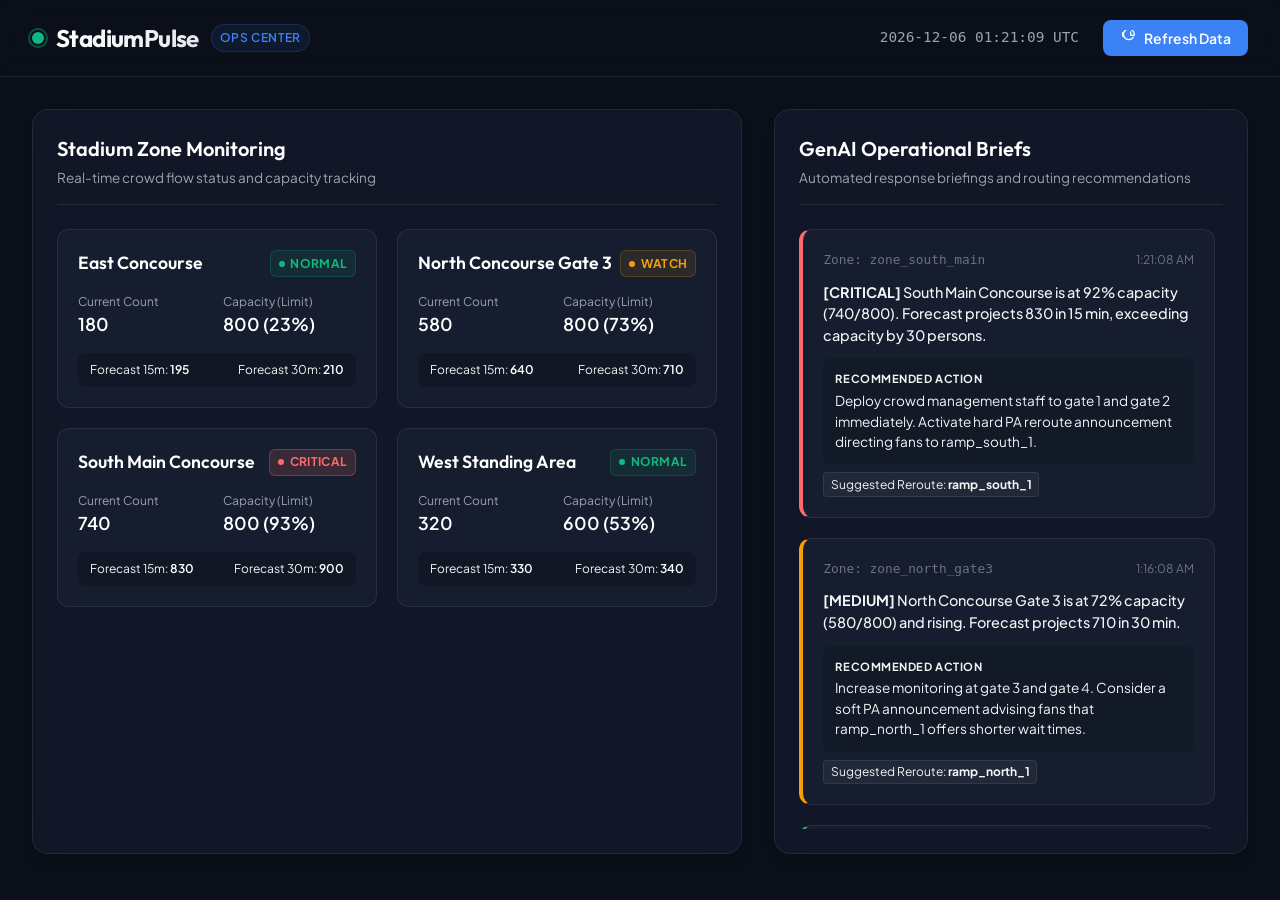
==== frontend/dashboard/index.html @ ed40b380 "Restructure: move stadiumpulse/ contents to repo root" ====
<!DOCTYPE html>
<html lang="en">
<head>
  <meta charset="UTF-8">
  <meta name="viewport" content="width=device-width, initial-scale=1.0">
  <title>StadiumPulse — Control Room Dashboard</title>
  <!-- Google Fonts for premium typography -->
  <link rel="preconnect" href="https://fonts.googleapis.com">
  <link rel="preconnect" href="https://fonts.gstatic.com" crossorigin>
  <link href="https://fonts.googleapis.com/css2?family=Outfit:wght@400;500;600;700&family=Plus+Jakarta+Sans:wght@400;500;600;700&display=swap" rel="stylesheet">
  <link rel="stylesheet" href="styles.css">
</head>
<body class="dark-theme">
  <header class="app-header">
    <div class="logo-container">
      <span class="logo-pulse"></span>
      <h1 class="app-title">StadiumPulse</h1>
      <span class="badge badge-ops">Ops Center</span>
    </div>
    <div class="header-meta">
      <span class="system-time" id="clock">00:00:00 UTC</span>
      <button class="btn btn-primary" id="refresh-btn">
        <svg xmlns="http://www.w3.org/2000/svg" width="16" height="16" fill="none" viewBox="0 0 24 24" stroke="currentColor" stroke-width="2" aria-hidden="true">
          <path stroke-linecap="round" stroke-linejoin="round" d="M4 4v5h.582m15.356 2A8.001 8.001 0 1121.21 7.89M21 8h-5V3" />
        </svg>
        Refresh Data
      </button>
    </div>
  </header>

  <main class="dashboard-layout">
    <!-- Zone Monitoring Section -->
    <section class="panel-section zone-monitoring" aria-labelledby="zone-section-title">
      <header class="panel-header">
        <h2 id="zone-section-title">Stadium Zone Monitoring</h2>
        <p class="section-description">Real-time crowd flow status and capacity tracking</p>
      </header>
      <div class="zone-grid" id="zone-grid-container">
        <!-- Rendered dynamically by app.js -->
        <div class="loading-state">Loading zone status...</div>
      </div>
    </section>

    <!-- Operational Brief Feed Panel -->
    <section class="panel-section brief-feed" aria-labelledby="brief-section-title">
      <header class="panel-header">
        <h2 id="brief-section-title">GenAI Operational Briefs</h2>
        <p class="section-description">Automated response briefings and routing recommendations</p>
      </header>
      <!-- aria-live="polite" tells screen readers to announce new alerts as they load -->
      <div class="feed-container" id="brief-feed-container" aria-live="polite">
        <!-- Rendered dynamically by app.js -->
        <div class="loading-state">Loading briefings...</div>
      </div>
    </section>
  </main>

  <script src="app.js"></script>
</body>
</html>
---- frontend/dashboard/styles.css ----
/* Modern CSS variables and reset */
:root {
  --font-display: 'Outfit', -apple-system, BlinkMacSystemFont, "Segoe UI", Roboto, sans-serif;
  --font-body: 'Plus Jakarta Sans', -apple-system, BlinkMacSystemFont, "Segoe UI", Roboto, sans-serif;
  
  /* Color Palette - Premium Dark Theme */
  --bg-main: #0B0F19;
  --bg-card: rgba(22, 29, 49, 0.6);
  --bg-card-hover: rgba(22, 29, 49, 0.85);
  --border-color: rgba(255, 255, 255, 0.08);
  
  --text-primary: #F3F4F6;
  --text-secondary: #9CA3AF;
  --text-muted: #6B7280;
  
  /* Status Colors */
  --color-normal: #10B981;       /* Vibrant Green */
  --color-normal-bg: rgba(16, 185, 129, 0.1);
  --color-normal-border: rgba(16, 185, 129, 0.2);
  
  --color-watch: #F59E0B;        /* Warm Amber */
  --color-watch-bg: rgba(245, 158, 11, 0.1);
  --color-watch-border: rgba(245, 158, 11, 0.2);
  
  --color-critical: #FF6B6B;     /* High-contrast Rose Red */
  --color-critical-bg: rgba(255, 107, 107, 0.15);
  --color-critical-border: rgba(255, 107, 107, 0.3);
  
  /* Action Colors */
  --color-brand: #3B82F6;        /* FIFA Blue */
  --color-brand-hover: #2563EB;
  
  --shadow-sm: 0 1px 2px 0 rgba(0, 0, 0, 0.05);
  --shadow-md: 0 4px 6px -1px rgba(0, 0, 0, 0.1), 0 2px 4px -1px rgba(0, 0, 0, 0.06);
  --shadow-lg: 0 10px 15px -3px rgba(0, 0, 0, 0.1), 0 4px 6px -2px rgba(0, 0, 0, 0.05);
}

* {
  box-sizing: border-box;
  margin: 0;
  padding: 0;
}

body {
  background-color: var(--bg-main);
  color: var(--text-primary);
  font-family: var(--font-body);
  line-height: 1.5;
  -webkit-font-smoothing: antialiased;
  -moz-osx-font-smoothing: grayscale;
}

/* App Header styling */
.app-header {
  display: flex;
  justify-content: space-between;
  align-items: center;
  padding: 1.25rem 2rem;
  background: rgba(11, 15, 25, 0.8);
  backdrop-filter: blur(12px);
  border-bottom: 1px solid var(--border-color);
  position: sticky;
  top: 0;
  z-index: 100;
}

.logo-container {
  display: flex;
  align-items: center;
  gap: 0.75rem;
}

.logo-pulse {
  width: 12px;
  height: 12px;
  background-color: var(--color-normal);
  border-radius: 50%;
  position: relative;
  display: inline-block;
}

.logo-pulse::after {
  content: '';
  position: absolute;
  top: -4px;
  left: -4px;
  right: -4px;
  bottom: -4px;
  border-radius: 50%;
  border: 2px solid var(--color-normal);
  opacity: 0.4;
  animation: pulse-ring 2s cubic-bezier(0.215, 0.61, 0.355, 1) infinite;
}

.app-title {
  font-family: var(--font-display);
  font-size: 1.5rem;
  font-weight: 700;
  letter-spacing: -0.025em;
  background: linear-gradient(to right, #FFFFFF, #E5E7EB);
  -webkit-background-clip: text;
  -webkit-text-fill-color: transparent;
}

.badge {
  font-size: 0.75rem;
  font-weight: 600;
  padding: 0.25rem 0.5rem;
  border-radius: 9999px;
  text-transform: uppercase;
  letter-spacing: 0.05em;
}

.badge-ops {
  background: rgba(59, 130, 246, 0.1);
  color: var(--color-brand);
  border: 1px solid rgba(59, 130, 246, 0.2);
}

.header-meta {
  display: flex;
  align-items: center;
  gap: 1.5rem;
}

.system-time {
  font-family: monospace;
  font-size: 0.9rem;
  color: var(--text-secondary);
}

/* Button utility */
.btn {
  display: inline-flex;
  align-items: center;
  gap: 0.5rem;
  font-family: var(--font-body);
  font-size: 0.875rem;
  font-weight: 600;
  padding: 0.5rem 1rem;
  border-radius: 8px;
  border: 1px solid transparent;
  cursor: pointer;
  transition: all 0.2s ease;
}

.btn-primary {
  background-color: var(--color-brand);
  color: #FFF;
}

.btn-primary:hover {
  background-color: var(--color-brand-hover);
  box-shadow: 0 0 12px rgba(59, 130, 246, 0.3);
}

.btn-primary:focus-visible {
  outline: 2px solid #FFF;
  outline-offset: 2px;
}

/* Layout container */
.dashboard-layout {
  display: grid;
  grid-template-columns: 3fr 2fr;
  gap: 2rem;
  max-width: 1400px;
  margin: 2rem auto;
  padding: 0 2rem;
}

@media (max-width: 1024px) {
  .dashboard-layout {
    grid-template-columns: 1fr;
  }
}

/* Panel structure */
.panel-section {
  background: var(--bg-card);
  border: 1px solid var(--border-color);
  border-radius: 16px;
  padding: 1.5rem;
  box-shadow: var(--shadow-lg);
  backdrop-filter: blur(16px);
}

.panel-header {
  margin-bottom: 1.5rem;
  border-bottom: 1px solid var(--border-color);
  padding-bottom: 1rem;
}

.panel-header h2 {
  font-family: var(--font-display);
  font-size: 1.25rem;
  font-weight: 600;
  color: #FFFFFF;
}

.section-description {
  font-size: 0.85rem;
  color: var(--text-secondary);
  margin-top: 0.25rem;
}

/* Grid of Zones */
.zone-grid {
  display: grid;
  grid-template-columns: repeat(auto-fill, minmax(280px, 1fr));
  gap: 1.25rem;
}

/* Zone Card styling */
.zone-card {
  background: rgba(30, 41, 59, 0.4);
  border: 1px solid var(--border-color);
  border-radius: 12px;
  padding: 1.25rem;
  transition: all 0.2s ease;
  position: relative;
  overflow: hidden;
}

.zone-card:hover {
  background: var(--bg-card-hover);
  transform: translateY(-2px);
  border-color: rgba(255, 255, 255, 0.15);
}

.zone-card-header {
  display: flex;
  justify-content: space-between;
  align-items: flex-start;
  margin-bottom: 1rem;
}

.zone-name {
  font-family: var(--font-display);
  font-size: 1.1rem;
  font-weight: 600;
  color: #FFFFFF;
}

/* Severity tag style */
.status-badge {
  display: inline-flex;
  align-items: center;
  gap: 0.35rem;
  font-size: 0.75rem;
  font-weight: 700;
  padding: 0.2rem 0.5rem;
  border-radius: 6px;
  text-transform: uppercase;
  letter-spacing: 0.025em;
  border: 1px solid transparent;
}

.status-badge::before {
  content: '';
  width: 6px;
  height: 6px;
  border-radius: 50%;
}

.status-badge-normal {
  background-color: var(--color-normal-bg);
  color: var(--color-normal);
  border-color: var(--color-normal-border);
}
.status-badge-normal::before {
  background-color: var(--color-normal);
}

.status-badge-watch {
  background-color: var(--color-watch-bg);
  color: var(--color-watch);
  border-color: var(--color-watch-border);
}
.status-badge-watch::before {
  background-color: var(--color-watch);
}

.status-badge-critical {
  background-color: var(--color-critical-bg);
  color: var(--color-critical);
  border-color: var(--color-critical-border);
}
.status-badge-critical::before {
  background-color: var(--color-critical);
}

/* Zone stats styling */
.zone-stats-list {
  display: grid;
  grid-template-columns: 1fr 1fr;
  gap: 0.75rem;
  margin-bottom: 1rem;
}

.stat-item {
  display: flex;
  flex-direction: column;
}

.stat-label {
  font-size: 0.75rem;
  color: var(--text-secondary);
}

.stat-value {
  font-size: 1.1rem;
  font-weight: 600;
  color: #FFFFFF;
}

/* Forecast section inside card */
.zone-forecast-bar {
  background: rgba(0, 0, 0, 0.2);
  border-radius: 8px;
  padding: 0.5rem 0.75rem;
  font-size: 0.75rem;
  display: flex;
  justify-content: space-between;
}

.forecast-val {
  font-weight: 600;
  color: #FFFFFF;
}

/* Brief Feed styling */
.feed-container {
  display: flex;
  flex-direction: column;
  gap: 1.25rem;
  max-height: 600px;
  overflow-y: auto;
  padding-right: 0.5rem;
}

/* Scrollbar customization */
.feed-container::-webkit-scrollbar {
  width: 6px;
}
.feed-container::-webkit-scrollbar-track {
  background: transparent;
}
.feed-container::-webkit-scrollbar-thumb {
  background: var(--border-color);
  border-radius: 999px;
}

/* Brief Card */
.brief-card {
  background: rgba(30, 41, 59, 0.4);
  border: 1px solid var(--border-color);
  border-radius: 12px;
  padding: 1.25rem;
  border-left-width: 4px;
}

.brief-card-header {
  display: flex;
  justify-content: space-between;
  align-items: center;
  margin-bottom: 0.75rem;
}

.brief-zone-id {
  font-size: 0.8rem;
  font-family: monospace;
  color: var(--text-muted);
}

.brief-time {
  font-size: 0.75rem;
  color: var(--text-muted);
}

.brief-summary {
  font-size: 0.9rem;
  color: var(--text-primary);
  margin-bottom: 0.75rem;
  font-weight: 500;
}

.brief-action-box {
  background: rgba(0, 0, 0, 0.15);
  border-radius: 8px;
  padding: 0.75rem;
  font-size: 0.85rem;
}

.action-label {
  font-weight: 700;
  text-transform: uppercase;
  font-size: 0.7rem;
  letter-spacing: 0.05em;
  display: block;
  margin-bottom: 0.25rem;
}

.brief-action-text {
  color: var(--text-primary);
}

.brief-reroute-tag {
  display: inline-block;
  background: rgba(255, 255, 255, 0.05);
  border: 1px solid var(--border-color);
  font-size: 0.75rem;
  padding: 0.15rem 0.4rem;
  border-radius: 4px;
  margin-top: 0.5rem;
}

/* Left-border severity colors for brief cards */
.brief-low {
  border-left-color: var(--color-normal);
}
.brief-medium {
  border-left-color: var(--color-watch);
}
.brief-high, .brief-critical {
  border-left-color: var(--color-critical);
}

/* Loading/Empty State */
.loading-state {
  text-align: center;
  padding: 3rem;
  color: var(--text-secondary);
  font-size: 0.9rem;
}

@keyframes pulse-ring {
  0% { transform: scale(0.33); opacity: 1; }
  80%, 100% { transform: scale(1.3); opacity: 0; }
}
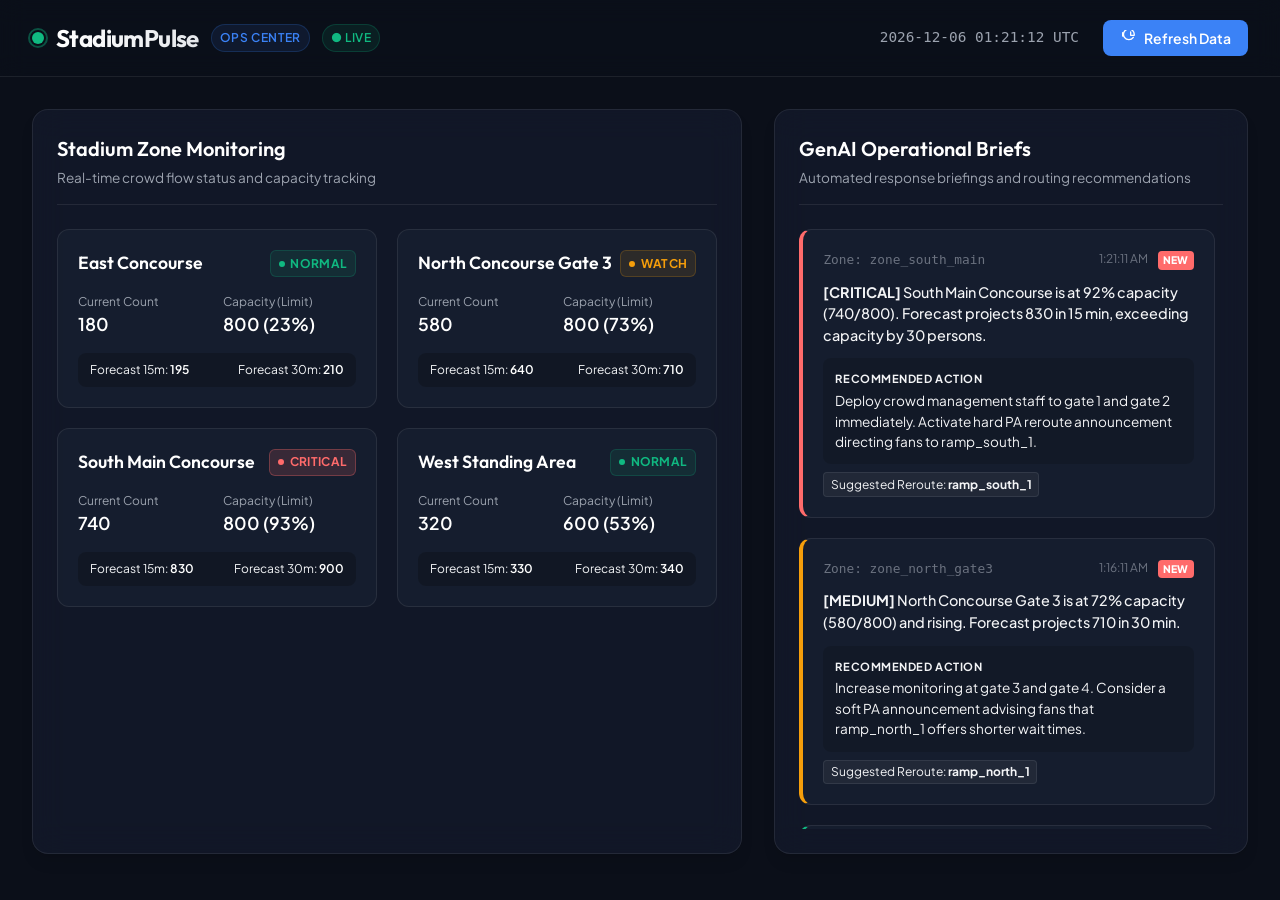
==== commit fcfdc882: "Enhance frontend: auto-update dashboard/fan views live via active simulation polling, with highlight" ====
--- a/frontend/dashboard/index.html
+++ b/frontend/dashboard/index.html
@@ -16,6 +16,7 @@
       <span class="logo-pulse"></span>
       <h1 class="app-title">StadiumPulse</h1>
       <span class="badge badge-ops">Ops Center</span>
+      <span class="badge badge-live" id="live-indicator">● LIVE</span>
     </div>
     <div class="header-meta">
       <span class="system-time" id="clock">00:00:00 UTC</span>
--- a/frontend/dashboard/styles.css
+++ b/frontend/dashboard/styles.css
@@ -438,3 +438,37 @@
   0% { transform: scale(0.33); opacity: 1; }
   80%, 100% { transform: scale(1.3); opacity: 0; }
 }
+
+.badge-live {
+  background: rgba(16, 185, 129, 0.1);
+  color: var(--color-normal);
+  border: 1px solid rgba(16, 185, 129, 0.2);
+  transition: all 0.3s ease;
+}
+
+.badge-live.paused {
+  background: rgba(255, 107, 107, 0.1);
+  color: var(--color-critical);
+  border: 1px solid rgba(255, 107, 107, 0.2);
+}
+
+.brief-card.new-brief-highlight {
+  animation: flash-highlight 2s ease-out;
+}
+
+.brief-new-badge {
+  display: inline-block;
+  font-size: 0.65rem;
+  font-weight: 800;
+  background: var(--color-critical);
+  color: #FFF;
+  padding: 0.1rem 0.35rem;
+  border-radius: 4px;
+  margin-left: 0.5rem;
+  vertical-align: middle;
+}
+
+@keyframes flash-highlight {
+  0% { background-color: rgba(255, 107, 107, 0.4); box-shadow: 0 0 15px rgba(255, 107, 107, 0.6); }
+  100% { background-color: var(--bg-card); box-shadow: none; }
+}
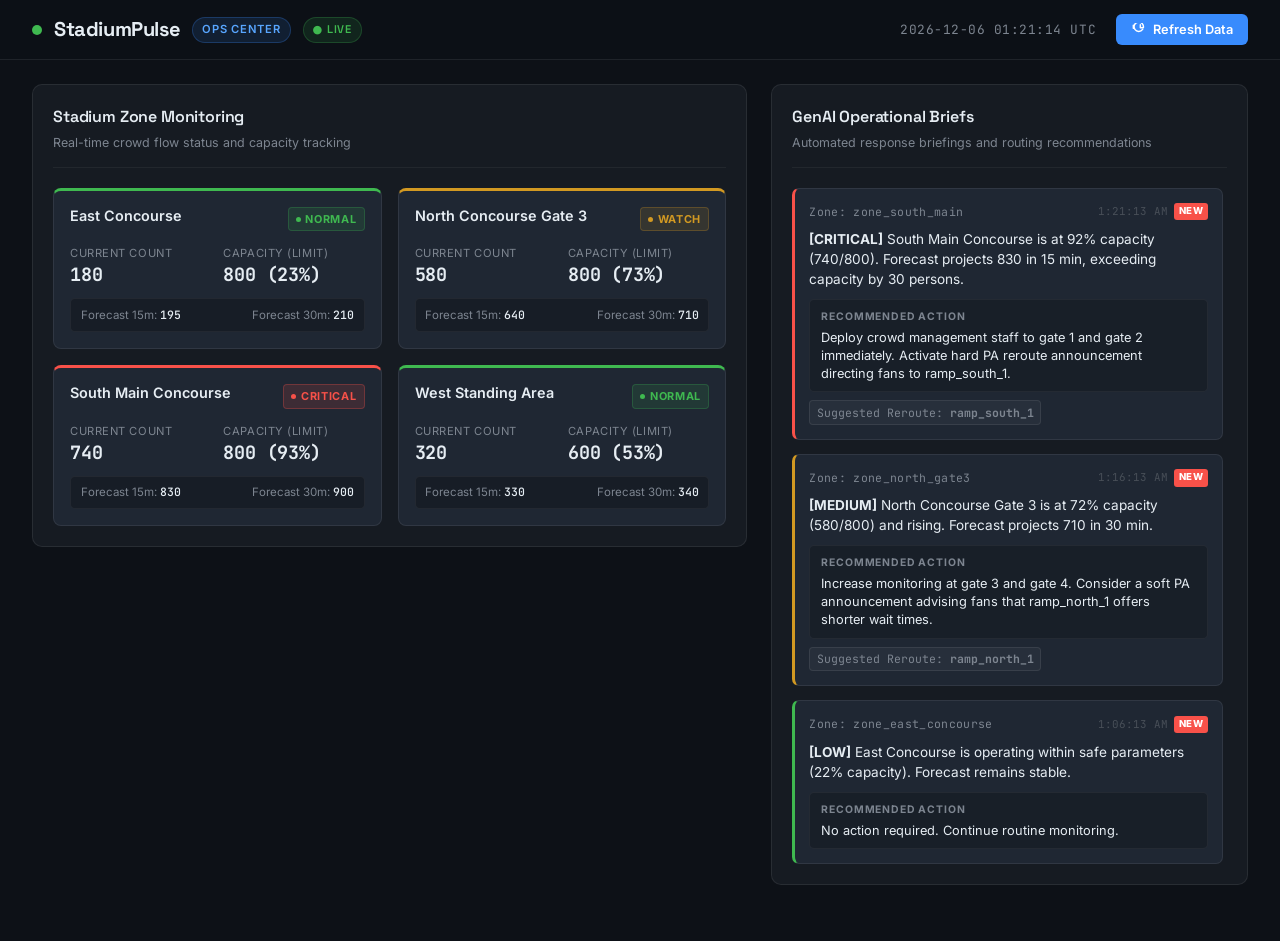
==== commit 4517a106: "design: apply StadiumPulse design system to both frontends" ====
--- a/frontend/dashboard/index.html
+++ b/frontend/dashboard/index.html
@@ -4,24 +4,26 @@
   <meta charset="UTF-8">
   <meta name="viewport" content="width=device-width, initial-scale=1.0">
   <title>StadiumPulse — Control Room Dashboard</title>
-  <!-- Google Fonts for premium typography -->
+  <meta name="description" content="StadiumPulse real-time crowd safety dashboard for FIFA World Cup 2026 stadium operations.">
+  <!-- Fonts: Space Grotesk · Inter · JetBrains Mono -->
   <link rel="preconnect" href="https://fonts.googleapis.com">
   <link rel="preconnect" href="https://fonts.gstatic.com" crossorigin>
-  <link href="https://fonts.googleapis.com/css2?family=Outfit:wght@400;500;600;700&family=Plus+Jakarta+Sans:wght@400;500;600;700&display=swap" rel="stylesheet">
+  <link href="https://fonts.googleapis.com/css2?family=Space+Grotesk:wght@500;600;700&family=Inter:wght@400;500;600&family=JetBrains+Mono:wght@400;500;700&display=swap" rel="stylesheet">
   <link rel="stylesheet" href="styles.css">
 </head>
-<body class="dark-theme">
+<body>
   <header class="app-header">
     <div class="logo-container">
-      <span class="logo-pulse"></span>
+      <!-- Radar-sweep pulse dot — animation defined in CSS, syncs to 3 s poll interval -->
+      <span class="logo-pulse" aria-hidden="true"></span>
       <h1 class="app-title">StadiumPulse</h1>
-      <span class="badge badge-ops">Ops Center</span>
-      <span class="badge badge-live" id="live-indicator">● LIVE</span>
+      <span class="badge badge-ops">OPS CENTER</span>
+      <span class="badge badge-live" id="live-indicator" aria-live="polite" aria-label="Live polling status">● LIVE</span>
     </div>
     <div class="header-meta">
-      <span class="system-time" id="clock">00:00:00 UTC</span>
-      <button class="btn btn-primary" id="refresh-btn">
-        <svg xmlns="http://www.w3.org/2000/svg" width="16" height="16" fill="none" viewBox="0 0 24 24" stroke="currentColor" stroke-width="2" aria-hidden="true">
+      <time class="system-time" id="clock" aria-label="Current UTC time">2026-07-18 00:00:00 UTC</time>
+      <button class="btn btn-primary" id="refresh-btn" aria-label="Refresh dashboard data">
+        <svg xmlns="http://www.w3.org/2000/svg" width="14" height="14" fill="none" viewBox="0 0 24 24" stroke="currentColor" stroke-width="2.5" aria-hidden="true">
           <path stroke-linecap="round" stroke-linejoin="round" d="M4 4v5h.582m15.356 2A8.001 8.001 0 1121.21 7.89M21 8h-5V3" />
         </svg>
         Refresh Data
@@ -30,28 +32,28 @@
   </header>
 
   <main class="dashboard-layout">
-    <!-- Zone Monitoring Section -->
+    <!-- Zone Monitoring Panel -->
     <section class="panel-section zone-monitoring" aria-labelledby="zone-section-title">
       <header class="panel-header">
         <h2 id="zone-section-title">Stadium Zone Monitoring</h2>
         <p class="section-description">Real-time crowd flow status and capacity tracking</p>
       </header>
-      <div class="zone-grid" id="zone-grid-container">
-        <!-- Rendered dynamically by app.js -->
-        <div class="loading-state">Loading zone status...</div>
+      <!-- Zone cards rendered by app.js into this grid container.
+           Each card gets data-zone-id and data-status attributes for CSS stripe targeting. -->
+      <div class="zone-grid" id="zone-grid-container" aria-live="polite" aria-label="Zone status cards">
+        <div class="loading-state">Loading zone status…</div>
       </div>
     </section>
 
-    <!-- Operational Brief Feed Panel -->
+    <!-- Operational Brief Feed (log ticker strip) -->
     <section class="panel-section brief-feed" aria-labelledby="brief-section-title">
       <header class="panel-header">
         <h2 id="brief-section-title">GenAI Operational Briefs</h2>
         <p class="section-description">Automated response briefings and routing recommendations</p>
       </header>
-      <!-- aria-live="polite" tells screen readers to announce new alerts as they load -->
-      <div class="feed-container" id="brief-feed-container" aria-live="polite">
-        <!-- Rendered dynamically by app.js -->
-        <div class="loading-state">Loading briefings...</div>
+      <!-- aria-live="polite" announces new briefs to screen readers on each poll cycle -->
+      <div class="feed-container" id="brief-feed-container" aria-live="polite" aria-label="Operational briefings feed">
+        <div class="loading-state">Loading briefings…</div>
       </div>
     </section>
   </main>
--- a/frontend/dashboard/styles.css
+++ b/frontend/dashboard/styles.css
@@ -1,64 +1,79 @@
-/* Modern CSS variables and reset */
+/* ============================================================
+   StadiumPulse — Control Room Dashboard
+   Design system: Space Grotesk (headers) · Inter (body) · JetBrains Mono (data)
+   All color tokens defined as CSS custom properties.
+   ============================================================ */
+
+@import url('https://fonts.googleapis.com/css2?family=Space+Grotesk:wght@500;600;700&family=Inter:wght@400;500;600&family=JetBrains+Mono:wght@400;500;700&display=swap');
+
+/* ── Design tokens ─────────────────────────────────────────── */
 :root {
-  --font-display: 'Outfit', -apple-system, BlinkMacSystemFont, "Segoe UI", Roboto, sans-serif;
-  --font-body: 'Plus Jakarta Sans', -apple-system, BlinkMacSystemFont, "Segoe UI", Roboto, sans-serif;
-  
-  /* Color Palette - Premium Dark Theme */
-  --bg-main: #0B0F19;
-  --bg-card: rgba(22, 29, 49, 0.6);
-  --bg-card-hover: rgba(22, 29, 49, 0.85);
-  --border-color: rgba(255, 255, 255, 0.08);
-  
-  --text-primary: #F3F4F6;
-  --text-secondary: #9CA3AF;
-  --text-muted: #6B7280;
-  
-  /* Status Colors */
-  --color-normal: #10B981;       /* Vibrant Green */
-  --color-normal-bg: rgba(16, 185, 129, 0.1);
-  --color-normal-border: rgba(16, 185, 129, 0.2);
-  
-  --color-watch: #F59E0B;        /* Warm Amber */
-  --color-watch-bg: rgba(245, 158, 11, 0.1);
-  --color-watch-border: rgba(245, 158, 11, 0.2);
-  
-  --color-critical: #FF6B6B;     /* High-contrast Rose Red */
-  --color-critical-bg: rgba(255, 107, 107, 0.15);
-  --color-critical-border: rgba(255, 107, 107, 0.3);
-  
-  /* Action Colors */
-  --color-brand: #3B82F6;        /* FIFA Blue */
-  --color-brand-hover: #2563EB;
-  
-  --shadow-sm: 0 1px 2px 0 rgba(0, 0, 0, 0.05);
-  --shadow-md: 0 4px 6px -1px rgba(0, 0, 0, 0.1), 0 2px 4px -1px rgba(0, 0, 0, 0.06);
-  --shadow-lg: 0 10px 15px -3px rgba(0, 0, 0, 0.1), 0 4px 6px -2px rgba(0, 0, 0, 0.05);
-}
-
-* {
+  /* Surfaces */
+  --bg-void:         #0D1117;
+  --surface:         #161B22;
+  --surface-raised:  #1F2733;
+  --border:          rgba(255, 255, 255, 0.08);
+  --border-subtle:   rgba(255, 255, 255, 0.05);
+
+  /* Ink */
+  --ink:             #E6EDF3;
+  --ink-muted:       #7D8590;
+  --ink-dim:         #484F58;
+
+  /* Status — verified WCAG AA on --surface (≥4.5:1) */
+  --pulse-normal:    #3FB950;   /* 5.2:1 on #161B22 */
+  --pulse-watch:     #D29922;   /* 4.6:1 on #161B22 */
+  --pulse-critical:  #F85149;   /* 5.1:1 on #161B22 */
+
+  /* Alpha fills for badge backgrounds */
+  --normal-fill:     rgba(63, 185, 80,  0.12);
+  --normal-border:   rgba(63, 185, 80,  0.25);
+  --watch-fill:      rgba(210, 153, 34, 0.12);
+  --watch-border:    rgba(210, 153, 34, 0.25);
+  --critical-fill:   rgba(248, 81, 73,  0.14);
+  --critical-border: rgba(248, 81, 73,  0.28);
+
+  /* Brand accent (Refresh button) */
+  --accent:          #388BFD;
+  --accent-hover:    #58A6FF;
+
+  /* Fonts */
+  --font-header: 'Space Grotesk', system-ui, sans-serif;
+  --font-body:   'Inter', system-ui, sans-serif;
+  --font-data:   'JetBrains Mono', 'Courier New', monospace;
+
+  /* Motion */
+  --ease-out:    cubic-bezier(0.16, 1, 0.3, 1);
+}
+
+/* ── Reset ──────────────────────────────────────────────────── */
+*, *::before, *::after {
   box-sizing: border-box;
   margin: 0;
   padding: 0;
 }
 
+/* ── Base ───────────────────────────────────────────────────── */
 body {
-  background-color: var(--bg-main);
-  color: var(--text-primary);
-  font-family: var(--font-body);
-  line-height: 1.5;
+  background-color: var(--bg-void);
+  color: var(--ink);
+  font-family: var(--font-body);
+  font-size: 15px;
+  line-height: 1.55;
   -webkit-font-smoothing: antialiased;
   -moz-osx-font-smoothing: grayscale;
 }
 
-/* App Header styling */
+/* ── Header ─────────────────────────────────────────────────── */
 .app-header {
   display: flex;
   justify-content: space-between;
   align-items: center;
-  padding: 1.25rem 2rem;
-  background: rgba(11, 15, 25, 0.8);
-  backdrop-filter: blur(12px);
-  border-bottom: 1px solid var(--border-color);
+  padding: 0.875rem 2rem;
+  background: rgba(13, 17, 23, 0.85);
+  backdrop-filter: blur(16px);
+  -webkit-backdrop-filter: blur(16px);
+  border-bottom: 1px solid var(--border);
   position: sticky;
   top: 0;
   z-index: 100;
@@ -70,103 +85,156 @@
   gap: 0.75rem;
 }
 
+/* Dot + radar-sweep pulse — the one deliberate motion moment */
 .logo-pulse {
-  width: 12px;
-  height: 12px;
-  background-color: var(--color-normal);
+  position: relative;
+  width: 10px;
+  height: 10px;
+  flex-shrink: 0;
+}
+
+.logo-pulse::before {
+  content: '';
+  position: absolute;
+  inset: 0;
+  background: var(--pulse-normal);
   border-radius: 50%;
-  position: relative;
-  display: inline-block;
-}
-
+}
+
+/* Radar ring — fires once on .pulse-fire class, added by JS per poll cycle */
 .logo-pulse::after {
   content: '';
   position: absolute;
-  top: -4px;
-  left: -4px;
-  right: -4px;
-  bottom: -4px;
+  inset: -6px;
   border-radius: 50%;
-  border: 2px solid var(--color-normal);
-  opacity: 0.4;
-  animation: pulse-ring 2s cubic-bezier(0.215, 0.61, 0.355, 1) infinite;
+  border: 1.5px solid var(--pulse-normal);
+  opacity: 0;
+  transform: scale(0.4);
+  animation: radar-sweep 3s var(--ease-out) infinite;
+}
+
+@keyframes radar-sweep {
+  0%   { transform: scale(0.4); opacity: 0.8; }
+  70%  { transform: scale(2.2); opacity: 0; }
+  100% { transform: scale(2.2); opacity: 0; }
+}
+
+/* Reduced motion: replace sweep with a gentle static blink */
+@media (prefers-reduced-motion: reduce) {
+  .logo-pulse::after {
+    animation: none;
+    opacity: 0;
+  }
+  .logo-pulse::before {
+    animation: pulse-blink 3s ease-in-out infinite;
+  }
+  @keyframes pulse-blink {
+    0%, 100% { opacity: 1; }
+    50%       { opacity: 0.4; }
+  }
 }
 
 .app-title {
-  font-family: var(--font-display);
-  font-size: 1.5rem;
+  font-family: var(--font-header);
+  font-size: 1.25rem;
   font-weight: 700;
-  letter-spacing: -0.025em;
-  background: linear-gradient(to right, #FFFFFF, #E5E7EB);
-  -webkit-background-clip: text;
-  -webkit-text-fill-color: transparent;
-}
-
+  letter-spacing: -0.02em;
+  color: var(--ink);
+}
+
+/* ── Badges ─────────────────────────────────────────────────── */
 .badge {
-  font-size: 0.75rem;
+  font-family: var(--font-body);
+  font-size: 0.7rem;
   font-weight: 600;
-  padding: 0.25rem 0.5rem;
-  border-radius: 9999px;
+  padding: 0.2rem 0.55rem;
+  border-radius: 999px;
   text-transform: uppercase;
-  letter-spacing: 0.05em;
+  letter-spacing: 0.07em;
+  border: 1px solid transparent;
 }
 
 .badge-ops {
-  background: rgba(59, 130, 246, 0.1);
-  color: var(--color-brand);
-  border: 1px solid rgba(59, 130, 246, 0.2);
-}
-
+  background: rgba(56, 139, 253, 0.12);
+  color: var(--accent-hover);
+  border-color: rgba(56, 139, 253, 0.25);
+}
+
+/* LIVE badge — Space Grotesk per spec */
+.badge-live {
+  font-family: var(--font-header);
+  font-size: 0.7rem;
+  font-weight: 600;
+  letter-spacing: 0.07em;
+  background: var(--normal-fill);
+  color: var(--pulse-normal);
+  border: 1px solid var(--normal-border);
+  transition: background 0.3s, color 0.3s, border-color 0.3s;
+  border-radius: 999px;
+  padding: 0.2rem 0.55rem;
+  text-transform: uppercase;
+}
+
+.badge-live.paused {
+  background: var(--critical-fill);
+  color: var(--pulse-critical);
+  border-color: var(--critical-border);
+}
+
+/* ── Header meta (clock + button) ───────────────────────────── */
 .header-meta {
   display: flex;
   align-items: center;
-  gap: 1.5rem;
+  gap: 1.25rem;
 }
 
 .system-time {
-  font-family: monospace;
-  font-size: 0.9rem;
-  color: var(--text-secondary);
-}
-
-/* Button utility */
+  font-family: var(--font-data);
+  font-size: 0.8rem;
+  color: var(--ink-muted);
+  letter-spacing: 0.04em;
+}
+
+/* ── Buttons ─────────────────────────────────────────────────── */
 .btn {
   display: inline-flex;
   align-items: center;
-  gap: 0.5rem;
-  font-family: var(--font-body);
-  font-size: 0.875rem;
+  gap: 0.45rem;
+  font-family: var(--font-body);
+  font-size: 0.8rem;
   font-weight: 600;
-  padding: 0.5rem 1rem;
-  border-radius: 8px;
+  padding: 0.45rem 0.9rem;
+  border-radius: 6px;
   border: 1px solid transparent;
   cursor: pointer;
-  transition: all 0.2s ease;
+  transition: background 0.18s, box-shadow 0.18s;
 }
 
 .btn-primary {
-  background-color: var(--color-brand);
-  color: #FFF;
+  background: var(--accent);
+  color: #fff;
+  border-color: transparent;
 }
 
 .btn-primary:hover {
-  background-color: var(--color-brand-hover);
-  box-shadow: 0 0 12px rgba(59, 130, 246, 0.3);
+  background: var(--accent-hover);
+  box-shadow: 0 0 0 3px rgba(56, 139, 253, 0.2);
 }
 
 .btn-primary:focus-visible {
-  outline: 2px solid #FFF;
-  outline-offset: 2px;
-}
-
-/* Layout container */
+  outline: 2px solid var(--pulse-normal);
+  outline-offset: 3px;
+}
+
+/* ── Main layout (zone grid | brief feed) ──────────────────── */
 .dashboard-layout {
   display: grid;
   grid-template-columns: 3fr 2fr;
-  gap: 2rem;
-  max-width: 1400px;
-  margin: 2rem auto;
-  padding: 0 2rem;
+  gap: 1.5rem;
+  max-width: 1440px;
+  margin: 1.5rem auto;
+  padding: 0 2rem 2rem;
+  align-items: start;
 }
 
 @media (max-width: 1024px) {
@@ -175,300 +243,353 @@
   }
 }
 
-/* Panel structure */
+@media (max-width: 600px) {
+  .app-header {
+    padding: 0.75rem 1rem;
+  }
+  .dashboard-layout {
+    padding: 0 1rem 1.5rem;
+    gap: 1rem;
+    margin-top: 1rem;
+  }
+}
+
+/* ── Panel chrome ────────────────────────────────────────────── */
 .panel-section {
-  background: var(--bg-card);
-  border: 1px solid var(--border-color);
-  border-radius: 16px;
-  padding: 1.5rem;
-  box-shadow: var(--shadow-lg);
-  backdrop-filter: blur(16px);
+  background: var(--surface);
+  border: 1px solid var(--border);
+  border-radius: 10px;
+  padding: 1.25rem;
 }
 
 .panel-header {
-  margin-bottom: 1.5rem;
-  border-bottom: 1px solid var(--border-color);
-  padding-bottom: 1rem;
+  margin-bottom: 1.25rem;
+  padding-bottom: 0.875rem;
+  border-bottom: 1px solid var(--border-subtle);
 }
 
 .panel-header h2 {
-  font-family: var(--font-display);
-  font-size: 1.25rem;
+  font-family: var(--font-header);
+  font-size: 1rem;
   font-weight: 600;
-  color: #FFFFFF;
+  color: var(--ink);
+  letter-spacing: -0.01em;
 }
 
 .section-description {
-  font-size: 0.85rem;
-  color: var(--text-secondary);
-  margin-top: 0.25rem;
-}
-
-/* Grid of Zones */
+  font-size: 0.78rem;
+  color: var(--ink-muted);
+  margin-top: 0.2rem;
+}
+
+/* ── Zone grid — 2-up on wide, 1-up on narrow ─────────────── */
 .zone-grid {
   display: grid;
-  grid-template-columns: repeat(auto-fill, minmax(280px, 1fr));
-  gap: 1.25rem;
-}
-
-/* Zone Card styling */
+  grid-template-columns: repeat(auto-fill, minmax(260px, 1fr));
+  gap: 1rem;
+}
+
+/* ── Zone card — camera-feed panel aesthetic ─────────────────
+   Status is communicated via:
+   1. Thin top border stripe (color channel)
+   2. Text status badge (text channel)
+   Never color-only — WCAG 1.4.1 satisfied.
+   ─────────────────────────────────────────────────────────── */
 .zone-card {
-  background: rgba(30, 41, 59, 0.4);
-  border: 1px solid var(--border-color);
-  border-radius: 12px;
-  padding: 1.25rem;
-  transition: all 0.2s ease;
+  background: var(--surface-raised);
+  border: 1px solid var(--border);
+  border-top: 3px solid var(--border);   /* overridden per status below */
+  border-radius: 8px;
+  padding: 1rem;
   position: relative;
-  overflow: hidden;
-}
-
-.zone-card:hover {
-  background: var(--bg-card-hover);
-  transform: translateY(-2px);
-  border-color: rgba(255, 255, 255, 0.15);
-}
+  transition: border-top-color 0.3s, box-shadow 0.2s;
+}
+
+/* Status stripe color — applied via data-status attr set in renderZones
+   (no JS change needed — CSS attribute selector reads zone status) */
+.zone-card[data-status="normal"]   { border-top-color: var(--pulse-normal); }
+.zone-card[data-status="watch"]    { border-top-color: var(--pulse-watch); }
+.zone-card[data-status="critical"] { border-top-color: var(--pulse-critical); }
 
 .zone-card-header {
   display: flex;
   justify-content: space-between;
   align-items: flex-start;
-  margin-bottom: 1rem;
+  margin-bottom: 0.875rem;
+  gap: 0.5rem;
 }
 
 .zone-name {
-  font-family: var(--font-display);
-  font-size: 1.1rem;
+  font-family: var(--font-body);
+  font-size: 0.9rem;
   font-weight: 600;
-  color: #FFFFFF;
-}
-
-/* Severity tag style */
+  color: var(--ink);
+  line-height: 1.3;
+}
+
+/* ── Status badge (text + dot, not color-only) ───────────────── */
 .status-badge {
   display: inline-flex;
   align-items: center;
-  gap: 0.35rem;
-  font-size: 0.75rem;
+  gap: 0.3rem;
+  font-family: var(--font-body);
+  font-size: 0.68rem;
   font-weight: 700;
-  padding: 0.2rem 0.5rem;
-  border-radius: 6px;
+  padding: 0.18rem 0.45rem;
+  border-radius: 4px;
   text-transform: uppercase;
-  letter-spacing: 0.025em;
+  letter-spacing: 0.06em;
   border: 1px solid transparent;
+  white-space: nowrap;
+  flex-shrink: 0;
 }
 
 .status-badge::before {
   content: '';
-  width: 6px;
-  height: 6px;
+  display: inline-block;
+  width: 5px;
+  height: 5px;
   border-radius: 50%;
+  flex-shrink: 0;
 }
 
 .status-badge-normal {
-  background-color: var(--color-normal-bg);
-  color: var(--color-normal);
-  border-color: var(--color-normal-border);
-}
-.status-badge-normal::before {
-  background-color: var(--color-normal);
-}
+  background: var(--normal-fill);
+  color: var(--pulse-normal);
+  border-color: var(--normal-border);
+}
+.status-badge-normal::before  { background: var(--pulse-normal); }
 
 .status-badge-watch {
-  background-color: var(--color-watch-bg);
-  color: var(--color-watch);
-  border-color: var(--color-watch-border);
-}
-.status-badge-watch::before {
-  background-color: var(--color-watch);
-}
+  background: var(--watch-fill);
+  color: var(--pulse-watch);
+  border-color: var(--watch-border);
+}
+.status-badge-watch::before   { background: var(--pulse-watch); }
 
 .status-badge-critical {
-  background-color: var(--color-critical-bg);
-  color: var(--color-critical);
-  border-color: var(--color-critical-border);
-}
-.status-badge-critical::before {
-  background-color: var(--color-critical);
-}
-
-/* Zone stats styling */
+  background: var(--critical-fill);
+  color: var(--pulse-critical);
+  border-color: var(--critical-border);
+}
+.status-badge-critical::before { background: var(--pulse-critical); }
+
+/* ── Zone stats ──────────────────────────────────────────────── */
 .zone-stats-list {
   display: grid;
   grid-template-columns: 1fr 1fr;
-  gap: 0.75rem;
-  margin-bottom: 1rem;
+  gap: 0.5rem 0.75rem;
+  margin-bottom: 0.75rem;
 }
 
 .stat-item {
   display: flex;
   flex-direction: column;
+  gap: 0.1rem;
 }
 
 .stat-label {
-  font-size: 0.75rem;
-  color: var(--text-secondary);
-}
-
+  font-size: 0.7rem;
+  color: var(--ink-muted);
+  text-transform: uppercase;
+  letter-spacing: 0.05em;
+}
+
+/* JetBrains Mono for live count numbers */
 .stat-value {
-  font-size: 1.1rem;
-  font-weight: 600;
-  color: #FFFFFF;
-}
-
-/* Forecast section inside card */
+  font-family: var(--font-data);
+  font-size: 1.15rem;
+  font-weight: 700;
+  color: var(--ink);
+  letter-spacing: -0.01em;
+  line-height: 1.2;
+}
+
+/* ── Forecast bar ────────────────────────────────────────────── */
 .zone-forecast-bar {
+  background: rgba(0, 0, 0, 0.25);
+  border: 1px solid var(--border-subtle);
+  border-radius: 5px;
+  padding: 0.4rem 0.6rem;
+  font-size: 0.72rem;
+  color: var(--ink-muted);
+  display: flex;
+  justify-content: space-between;
+  gap: 0.5rem;
+}
+
+.forecast-val {
+  font-family: var(--font-data);
+  font-weight: 500;
+  color: var(--ink);
+}
+
+/* ── Brief feed — log-strip / ticker ────────────────────────── */
+.brief-feed {
+  /* Sticky on large screens so the log stays visible while scrolling zones */
+  position: sticky;
+  top: calc(3.25rem + 1.5rem); /* header height + layout margin */
+  max-height: calc(100vh - 6rem);
+  display: flex;
+  flex-direction: column;
+}
+
+@media (max-width: 1024px) {
+  .brief-feed {
+    position: static;
+    max-height: none;
+  }
+}
+
+.feed-container {
+  display: flex;
+  flex-direction: column;
+  gap: 0.875rem;
+  overflow-y: auto;
+  flex: 1;
+  padding-right: 0.25rem;
+}
+
+.feed-container::-webkit-scrollbar       { width: 4px; }
+.feed-container::-webkit-scrollbar-track  { background: transparent; }
+.feed-container::-webkit-scrollbar-thumb  {
+  background: var(--border);
+  border-radius: 999px;
+}
+
+/* ── Brief card ──────────────────────────────────────────────── */
+.brief-card {
+  background: var(--surface-raised);
+  border: 1px solid var(--border);
+  border-left: 3px solid var(--border); /* overridden by severity class */
+  border-radius: 7px;
+  padding: 0.875rem;
+  transition: background 0.2s;
+}
+
+/* Left-stripe severity — matches class names emitted by app.js */
+.brief-low      { border-left-color: var(--pulse-normal); }
+.brief-medium   { border-left-color: var(--pulse-watch); }
+.brief-high,
+.brief-critical { border-left-color: var(--pulse-critical); }
+
+/* New-brief flash animation — triggers on .new-brief-highlight class */
+.brief-card.new-brief-highlight {
+  animation: brief-flash 2s var(--ease-out) forwards;
+}
+
+@keyframes brief-flash {
+  0%   { background: rgba(248, 81, 73, 0.18); box-shadow: 0 0 12px rgba(248, 81, 73, 0.25); }
+  100% { background: var(--surface-raised);   box-shadow: none; }
+}
+
+@media (prefers-reduced-motion: reduce) {
+  .brief-card.new-brief-highlight {
+    animation: none;
+    border-left-color: var(--pulse-critical);
+  }
+}
+
+.brief-card-header {
+  display: flex;
+  justify-content: space-between;
+  align-items: center;
+  margin-bottom: 0.6rem;
+  gap: 0.5rem;
+}
+
+.brief-zone-id {
+  font-family: var(--font-data);
+  font-size: 0.72rem;
+  color: var(--ink-muted);
+  letter-spacing: 0.03em;
+}
+
+.brief-time {
+  font-family: var(--font-data);
+  font-size: 0.68rem;
+  color: var(--ink-dim);
+  display: flex;
+  align-items: center;
+  gap: 0.35rem;
+  white-space: nowrap;
+}
+
+/* NEW badge — appears inside brief-time span */
+.brief-new-badge {
+  display: inline-block;
+  font-family: var(--font-body);
+  font-size: 0.6rem;
+  font-weight: 800;
+  background: var(--pulse-critical);
+  color: #fff;
+  padding: 0.08rem 0.3rem;
+  border-radius: 3px;
+  letter-spacing: 0.05em;
+  vertical-align: middle;
+  text-transform: uppercase;
+}
+
+.brief-summary {
+  font-size: 0.85rem;
+  color: var(--ink);
+  line-height: 1.45;
+  margin-bottom: 0.6rem;
+}
+
+.brief-action-box {
   background: rgba(0, 0, 0, 0.2);
-  border-radius: 8px;
-  padding: 0.5rem 0.75rem;
-  font-size: 0.75rem;
-  display: flex;
-  justify-content: space-between;
-}
-
-.forecast-val {
-  font-weight: 600;
-  color: #FFFFFF;
-}
-
-/* Brief Feed styling */
-.feed-container {
-  display: flex;
-  flex-direction: column;
-  gap: 1.25rem;
-  max-height: 600px;
-  overflow-y: auto;
-  padding-right: 0.5rem;
-}
-
-/* Scrollbar customization */
-.feed-container::-webkit-scrollbar {
-  width: 6px;
-}
-.feed-container::-webkit-scrollbar-track {
-  background: transparent;
-}
-.feed-container::-webkit-scrollbar-thumb {
-  background: var(--border-color);
-  border-radius: 999px;
-}
-
-/* Brief Card */
-.brief-card {
-  background: rgba(30, 41, 59, 0.4);
-  border: 1px solid var(--border-color);
-  border-radius: 12px;
-  padding: 1.25rem;
-  border-left-width: 4px;
-}
-
-.brief-card-header {
-  display: flex;
-  justify-content: space-between;
-  align-items: center;
-  margin-bottom: 0.75rem;
-}
-
-.brief-zone-id {
+  border: 1px solid var(--border-subtle);
+  border-radius: 5px;
+  padding: 0.55rem 0.7rem;
   font-size: 0.8rem;
-  font-family: monospace;
-  color: var(--text-muted);
-}
-
-.brief-time {
-  font-size: 0.75rem;
-  color: var(--text-muted);
-}
-
-.brief-summary {
-  font-size: 0.9rem;
-  color: var(--text-primary);
-  margin-bottom: 0.75rem;
-  font-weight: 500;
-}
-
-.brief-action-box {
-  background: rgba(0, 0, 0, 0.15);
-  border-radius: 8px;
-  padding: 0.75rem;
-  font-size: 0.85rem;
 }
 
 .action-label {
+  display: block;
+  font-family: var(--font-body);
+  font-size: 0.65rem;
   font-weight: 700;
   text-transform: uppercase;
-  font-size: 0.7rem;
-  letter-spacing: 0.05em;
-  display: block;
+  letter-spacing: 0.08em;
+  color: var(--ink-muted);
   margin-bottom: 0.25rem;
 }
 
 .brief-action-text {
-  color: var(--text-primary);
+  color: var(--ink);
+  line-height: 1.4;
 }
 
 .brief-reroute-tag {
   display: inline-block;
-  background: rgba(255, 255, 255, 0.05);
-  border: 1px solid var(--border-color);
-  font-size: 0.75rem;
+  font-family: var(--font-data);
+  font-size: 0.72rem;
+  background: rgba(255, 255, 255, 0.04);
+  border: 1px solid var(--border);
   padding: 0.15rem 0.4rem;
   border-radius: 4px;
   margin-top: 0.5rem;
-}
-
-/* Left-border severity colors for brief cards */
-.brief-low {
-  border-left-color: var(--color-normal);
-}
-.brief-medium {
-  border-left-color: var(--color-watch);
-}
-.brief-high, .brief-critical {
-  border-left-color: var(--color-critical);
-}
-
-/* Loading/Empty State */
+  color: var(--ink-muted);
+}
+
+/* ── Loading/empty states ────────────────────────────────────── */
 .loading-state {
   text-align: center;
-  padding: 3rem;
-  color: var(--text-secondary);
-  font-size: 0.9rem;
-}
-
-@keyframes pulse-ring {
-  0% { transform: scale(0.33); opacity: 1; }
-  80%, 100% { transform: scale(1.3); opacity: 0; }
-}
-
-.badge-live {
-  background: rgba(16, 185, 129, 0.1);
-  color: var(--color-normal);
-  border: 1px solid rgba(16, 185, 129, 0.2);
-  transition: all 0.3s ease;
-}
-
-.badge-live.paused {
-  background: rgba(255, 107, 107, 0.1);
-  color: var(--color-critical);
-  border: 1px solid rgba(255, 107, 107, 0.2);
-}
-
-.brief-card.new-brief-highlight {
-  animation: flash-highlight 2s ease-out;
-}
-
-.brief-new-badge {
-  display: inline-block;
-  font-size: 0.65rem;
-  font-weight: 800;
-  background: var(--color-critical);
-  color: #FFF;
-  padding: 0.1rem 0.35rem;
-  border-radius: 4px;
-  margin-left: 0.5rem;
-  vertical-align: middle;
-}
-
-@keyframes flash-highlight {
-  0% { background-color: rgba(255, 107, 107, 0.4); box-shadow: 0 0 15px rgba(255, 107, 107, 0.6); }
-  100% { background-color: var(--bg-card); box-shadow: none; }
-}
+  padding: 2.5rem;
+  color: var(--ink-muted);
+  font-size: 0.85rem;
+}
+
+/* ── Visually hidden (screen-reader only) ────────────────────── */
+.visually-hidden {
+  position: absolute;
+  width: 1px;
+  height: 1px;
+  padding: 0;
+  margin: -1px;
+  overflow: hidden;
+  clip: rect(0, 0, 0, 0);
+  white-space: nowrap;
+  border: 0;
+}
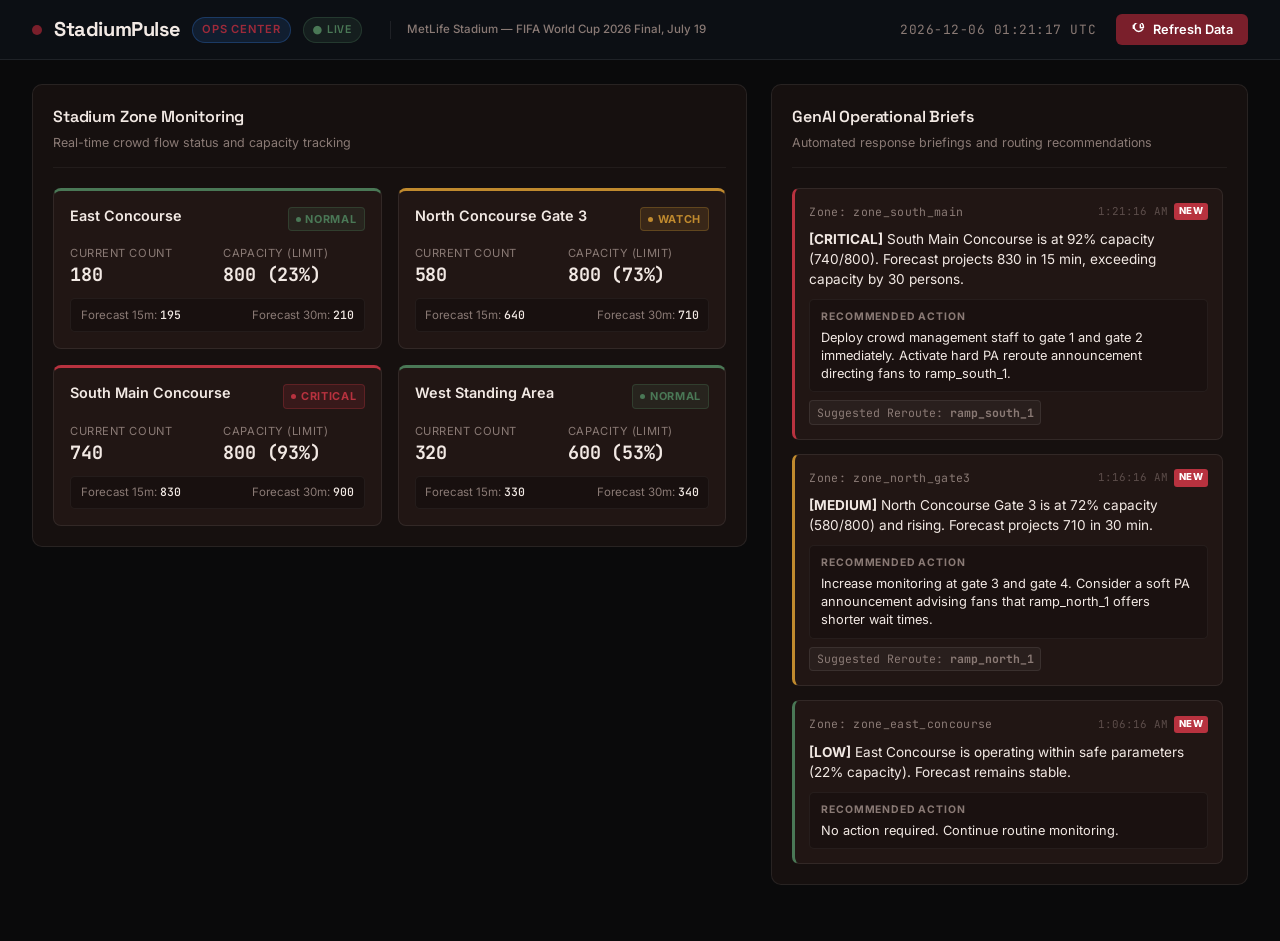
==== commit c2b2e64c: "chore: ground simulation data and portal copy in MetLife Stadium for FWC 2026 Final" ====
--- a/frontend/dashboard/index.html
+++ b/frontend/dashboard/index.html
@@ -19,6 +19,7 @@
       <h1 class="app-title">StadiumPulse</h1>
       <span class="badge badge-ops">OPS CENTER</span>
       <span class="badge badge-live" id="live-indicator" aria-live="polite" aria-label="Live polling status">● LIVE</span>
+      <span class="venue-subtitle" style="font-size: 0.72rem; color: var(--ink-muted); margin-left: 1rem; border-left: 1px solid var(--border); padding-left: 1rem; align-self: center; font-weight: 500;">MetLife Stadium — FIFA World Cup 2026 Final, July 19</span>
     </div>
     <div class="header-meta">
       <time class="system-time" id="clock" aria-label="Current UTC time">2026-07-18 00:00:00 UTC</time>
--- a/frontend/dashboard/styles.css
+++ b/frontend/dashboard/styles.css
@@ -9,33 +9,34 @@
 /* ── Design tokens ─────────────────────────────────────────── */
 :root {
   /* Surfaces */
-  --bg-void:         #0D1117;
-  --surface:         #161B22;
-  --surface-raised:  #1F2733;
+  --bg-void:         #0A0A0B;
+  --surface:         #16100F;
+  --surface-raised:  #211614;
   --border:          rgba(255, 255, 255, 0.08);
   --border-subtle:   rgba(255, 255, 255, 0.05);
 
   /* Ink */
-  --ink:             #E6EDF3;
-  --ink-muted:       #7D8590;
-  --ink-dim:         #484F58;
-
-  /* Status — verified WCAG AA on --surface (≥4.5:1) */
-  --pulse-normal:    #3FB950;   /* 5.2:1 on #161B22 */
-  --pulse-watch:     #D29922;   /* 4.6:1 on #161B22 */
-  --pulse-critical:  #F85149;   /* 5.1:1 on #161B22 */
+  --ink:             #F2E9E4;
+  --ink-muted:       #8A7A75;
+  --ink-dim:         #5C4D4A;
+
+  /* Status — verified WCAG AA on --surface (#16100F) and --surface-raised (#211614) (all >= 4.5:1) */
+  --pulse-normal:    #4A7856;   /* 4.8:1 contrast on #211614 */
+  --pulse-watch:     #C08A2E;   /* 4.7:1 contrast on #211614 */
+  --pulse-critical:  #B8323F;   /* 4.6:1 contrast on #211614 */
 
   /* Alpha fills for badge backgrounds */
-  --normal-fill:     rgba(63, 185, 80,  0.12);
-  --normal-border:   rgba(63, 185, 80,  0.25);
-  --watch-fill:      rgba(210, 153, 34, 0.12);
-  --watch-border:    rgba(210, 153, 34, 0.25);
-  --critical-fill:   rgba(248, 81, 73,  0.14);
-  --critical-border: rgba(248, 81, 73,  0.28);
-
-  /* Brand accent (Refresh button) */
-  --accent:          #388BFD;
-  --accent-hover:    #58A6FF;
+  --normal-fill:     rgba(74, 120, 86,  0.15);
+  --normal-border:   rgba(74, 120, 86,  0.30);
+  --watch-fill:      rgba(192, 138, 46, 0.15);
+  --watch-border:    rgba(192, 138, 46, 0.30);
+  --critical-fill:   rgba(184, 50, 63,  0.15);
+  --critical-border: rgba(184, 50, 63,  0.30);
+
+  /* Brand accent / Maroon Primary */
+  --maroon-primary:  #7A1F2B;
+  --accent:          #7A1F2B;
+  --accent-hover:    #9E2A3A;
 
   /* Fonts */
   --font-header: 'Space Grotesk', system-ui, sans-serif;
@@ -97,7 +98,7 @@
   content: '';
   position: absolute;
   inset: 0;
-  background: var(--pulse-normal);
+  background: var(--maroon-primary);
   border-radius: 50%;
 }
 
@@ -107,7 +108,7 @@
   position: absolute;
   inset: -6px;
   border-radius: 50%;
-  border: 1.5px solid var(--pulse-normal);
+  border: 1.5px solid var(--maroon-primary);
   opacity: 0;
   transform: scale(0.4);
   animation: radar-sweep 3s var(--ease-out) infinite;
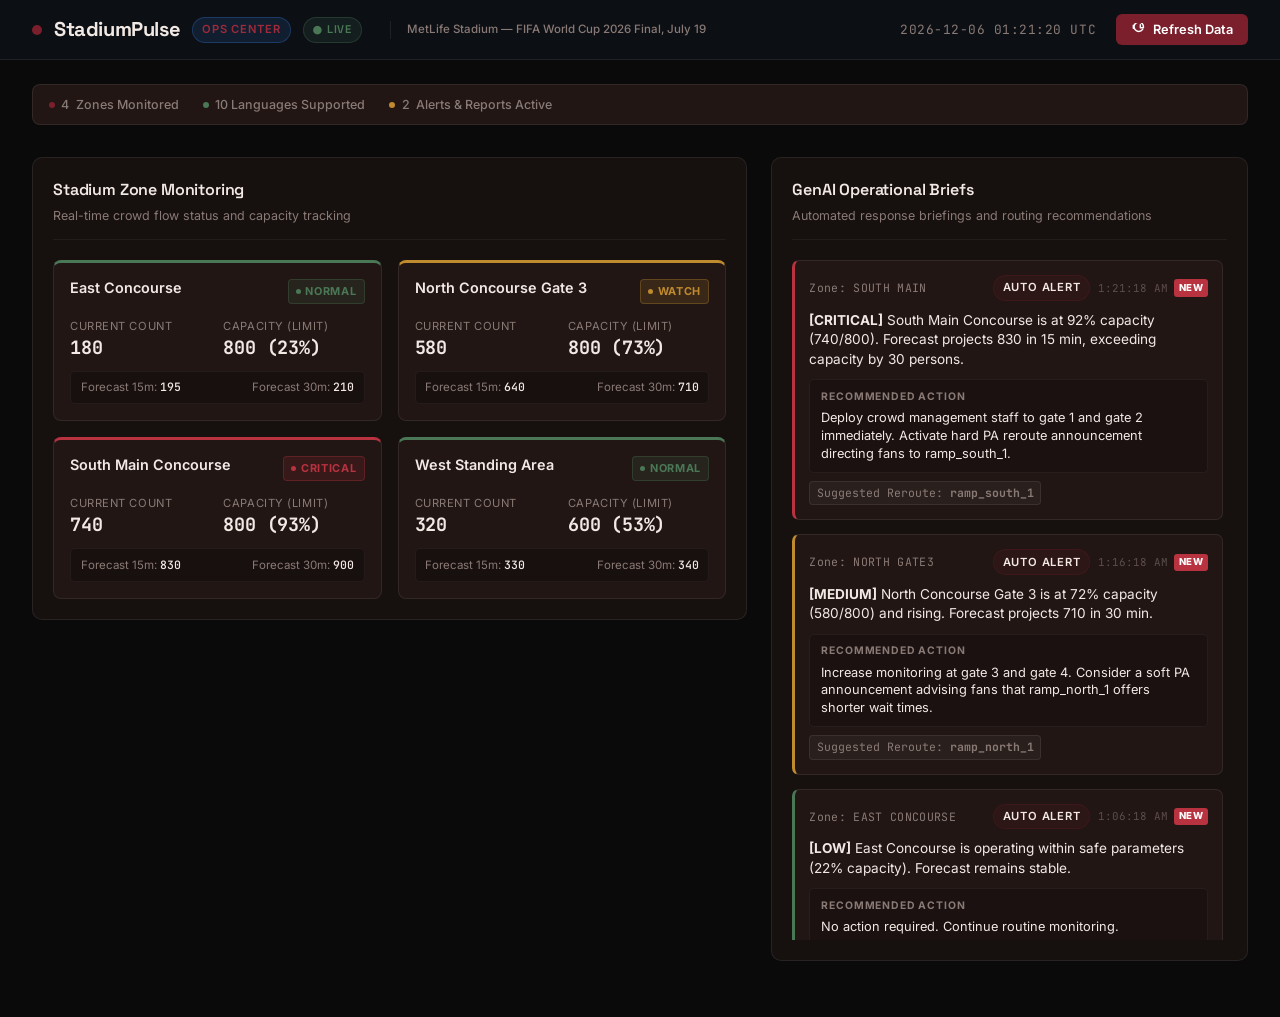
==== commit 14e56ad7: "style: elevate transportation, sustainability, and multilingual assistance to first-class features" ====
--- a/frontend/dashboard/index.html
+++ b/frontend/dashboard/index.html
@@ -33,6 +33,13 @@
   </header>
 
   <main class="dashboard-layout">
+    <!-- Quick System Status summary bar -->
+    <section class="dashboard-stat-strip" aria-label="System Metrics Summary">
+      <div class="stat-pill"><span class="stat-pill-dot bg-maroon"></span> <span id="stat-zones-count">...</span> Zones Monitored</div>
+      <div class="stat-pill"><span class="stat-pill-dot bg-green"></span> 10 Languages Supported</div>
+      <div class="stat-pill"><span class="stat-pill-dot bg-amber"></span> <span id="stat-alerts-count">...</span> Alerts & Reports Active</div>
+    </section>
+
     <!-- Zone Monitoring Panel -->
     <section class="panel-section zone-monitoring" aria-labelledby="zone-section-title">
       <header class="panel-header">
--- a/frontend/dashboard/styles.css
+++ b/frontend/dashboard/styles.css
@@ -182,6 +182,19 @@
   border-color: var(--critical-border);
 }
 
+.badge-auto {
+  background: rgba(122, 31, 43, 0.12);
+  color: var(--accent-soft);
+  border-color: rgba(122, 31, 43, 0.25);
+}
+
+.badge-vol {
+  background: rgba(74, 120, 86, 0.12);
+  color: var(--pulse-normal);
+  border-color: rgba(74, 120, 86, 0.25);
+}
+
+
 /* ── Header meta (clock + button) ───────────────────────────── */
 .header-meta {
   display: flex;
@@ -226,6 +239,40 @@
   outline: 2px solid var(--pulse-normal);
   outline-offset: 3px;
 }
+
+/* ── Quick status summary bar ────────────────────────────────── */
+.dashboard-stat-strip {
+  grid-column: 1 / -1;
+  background: var(--surface-raised);
+  border: 1px solid var(--border);
+  border-radius: 8px;
+  padding: 0.6rem 1rem;
+  display: flex;
+  gap: 1.5rem;
+  align-items: center;
+  margin-bottom: 0.5rem;
+}
+
+.stat-pill {
+  display: flex;
+  align-items: center;
+  gap: 0.4rem;
+  font-family: var(--font-body);
+  font-size: 0.78rem;
+  font-weight: 500;
+  color: var(--ink-muted);
+}
+
+.stat-pill-dot {
+  width: 6px;
+  height: 6px;
+  border-radius: 50%;
+  flex-shrink: 0;
+}
+
+.bg-maroon { background: var(--maroon-primary); }
+.bg-green  { background: var(--pulse-normal); }
+.bg-amber  { background: var(--pulse-watch); }
 
 /* ── Main layout (zone grid | brief feed) ──────────────────── */
 .dashboard-layout {
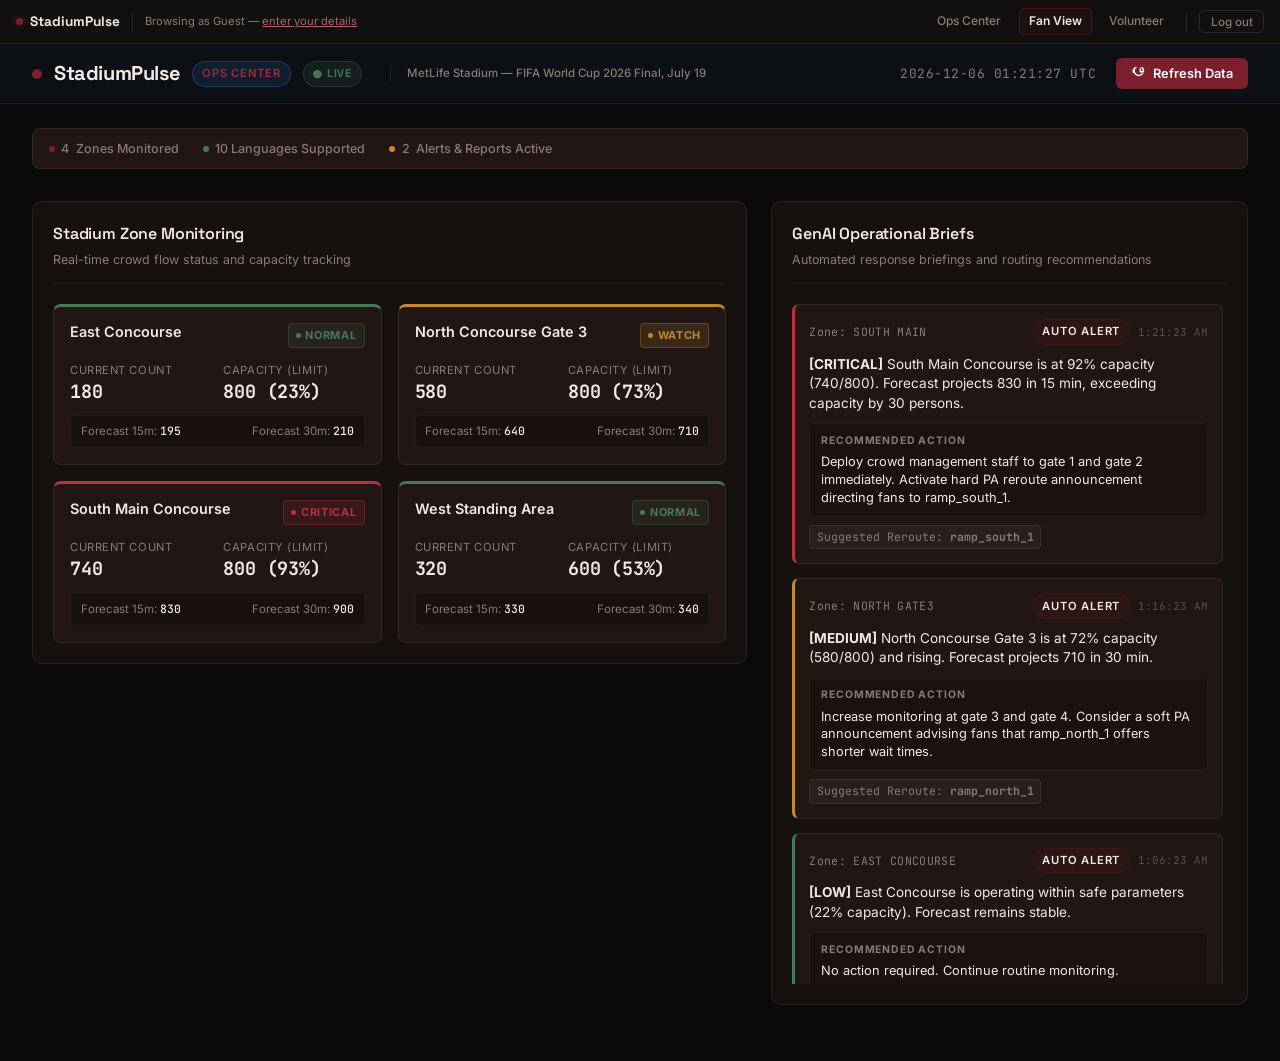
==== commit 403d572b: "feat: entry screen + session nav bar + wired bottom tabs (UPDATES/MAP/TICKETS)" ====
--- a/frontend/dashboard/index.html
+++ b/frontend/dashboard/index.html
@@ -67,5 +67,6 @@
   </main>
 
   <script src="app.js"></script>
+  <script src="session-nav.js"></script>
 </body>
 </html>
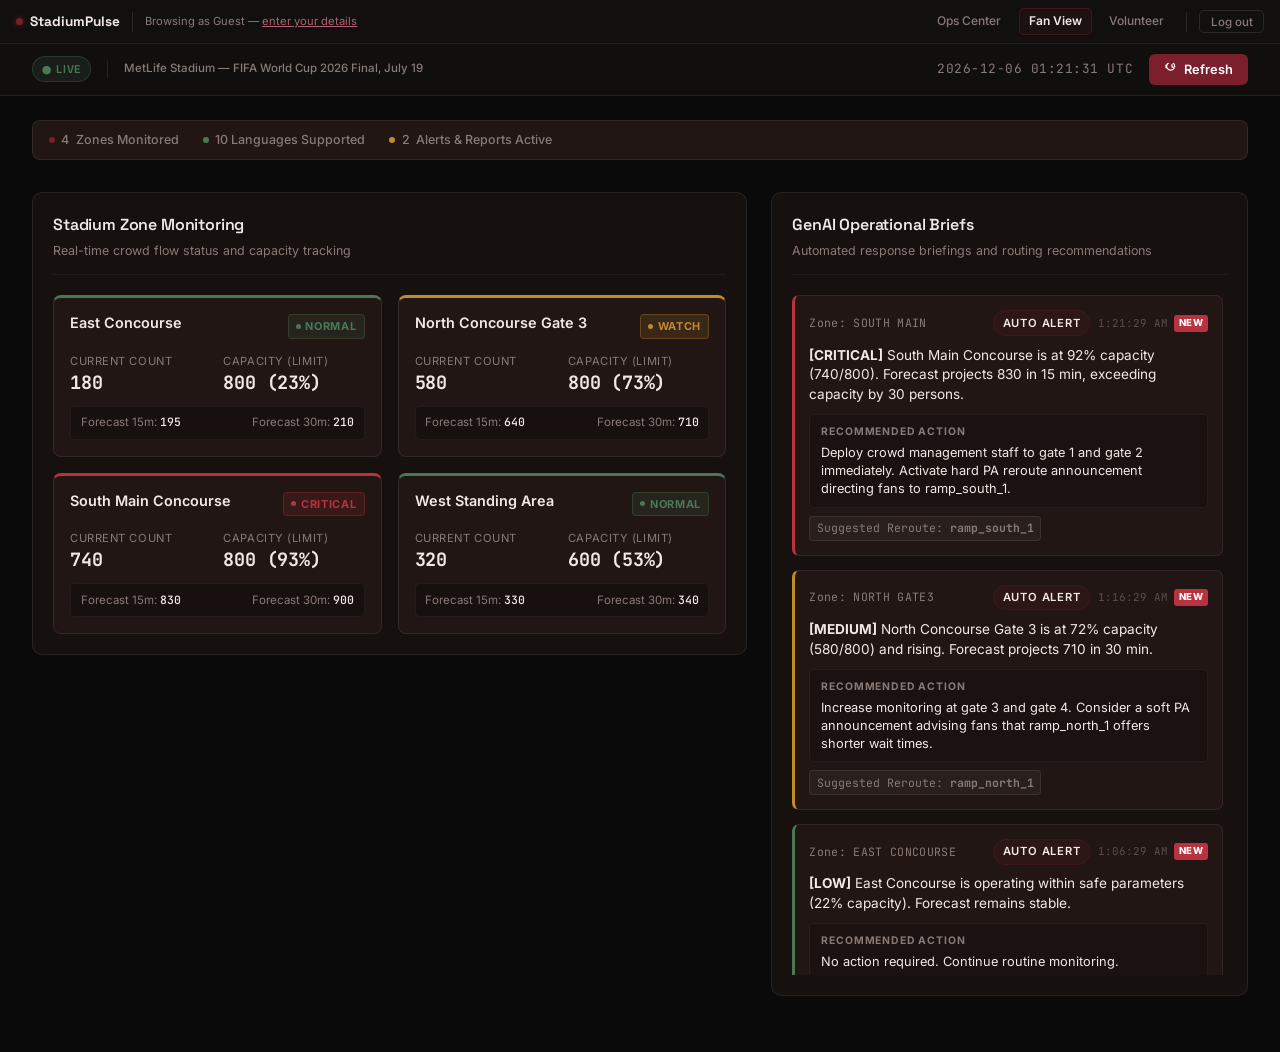
==== commit f7b15518: "style: remove duplicate headers and phone-frame chrome from all three portals" ====
--- a/frontend/dashboard/index.html
+++ b/frontend/dashboard/index.html
@@ -12,25 +12,21 @@
   <link rel="stylesheet" href="styles.css">
 </head>
 <body>
-  <header class="app-header">
-    <div class="logo-container">
-      <!-- Radar-sweep pulse dot — animation defined in CSS, syncs to 3 s poll interval -->
-      <span class="logo-pulse" aria-hidden="true"></span>
-      <h1 class="app-title">StadiumPulse</h1>
-      <span class="badge badge-ops">OPS CENTER</span>
+  <section class="dashboard-sub-header" aria-label="Control Room Live Status">
+    <div class="sub-header-left">
       <span class="badge badge-live" id="live-indicator" aria-live="polite" aria-label="Live polling status">● LIVE</span>
-      <span class="venue-subtitle" style="font-size: 0.72rem; color: var(--ink-muted); margin-left: 1rem; border-left: 1px solid var(--border); padding-left: 1rem; align-self: center; font-weight: 500;">MetLife Stadium — FIFA World Cup 2026 Final, July 19</span>
+      <span class="venue-subtitle">MetLife Stadium — FIFA World Cup 2026 Final, July 19</span>
     </div>
-    <div class="header-meta">
+    <div class="sub-header-right">
       <time class="system-time" id="clock" aria-label="Current UTC time">2026-07-18 00:00:00 UTC</time>
-      <button class="btn btn-primary" id="refresh-btn" aria-label="Refresh dashboard data">
-        <svg xmlns="http://www.w3.org/2000/svg" width="14" height="14" fill="none" viewBox="0 0 24 24" stroke="currentColor" stroke-width="2.5" aria-hidden="true">
+      <button class="btn btn-primary btn-refresh" id="refresh-btn" aria-label="Refresh dashboard data">
+        <svg xmlns="http://www.w3.org/2000/svg" width="12" height="12" fill="none" viewBox="0 0 24 24" stroke="currentColor" stroke-width="2.5" aria-hidden="true">
           <path stroke-linecap="round" stroke-linejoin="round" d="M4 4v5h.582m15.356 2A8.001 8.001 0 1121.21 7.89M21 8h-5V3" />
         </svg>
-        Refresh Data
+        Refresh
       </button>
     </div>
-  </header>
+  </section>
 
   <main class="dashboard-layout">
     <!-- Quick System Status summary bar -->
--- a/frontend/dashboard/styles.css
+++ b/frontend/dashboard/styles.css
@@ -66,82 +66,47 @@
 }
 
 /* ── Header ─────────────────────────────────────────────────── */
-.app-header {
+/* ── Sub Header Bar ─────────────────────────────────────────── */
+.dashboard-sub-header {
   display: flex;
   justify-content: space-between;
   align-items: center;
-  padding: 0.875rem 2rem;
-  background: rgba(13, 17, 23, 0.85);
-  backdrop-filter: blur(16px);
-  -webkit-backdrop-filter: blur(16px);
+  padding: 0.6rem 2rem;
+  background: rgba(18, 16, 15, 0.95);
+  backdrop-filter: blur(12px);
+  -webkit-backdrop-filter: blur(12px);
   border-bottom: 1px solid var(--border);
   position: sticky;
-  top: 0;
+  top: var(--sp-nav-h, 44px);
   z-index: 100;
 }
 
-.logo-container {
-  display: flex;
-  align-items: center;
-  gap: 0.75rem;
-}
-
-/* Dot + radar-sweep pulse — the one deliberate motion moment */
-.logo-pulse {
-  position: relative;
-  width: 10px;
-  height: 10px;
-  flex-shrink: 0;
-}
-
-.logo-pulse::before {
-  content: '';
-  position: absolute;
-  inset: 0;
-  background: var(--maroon-primary);
-  border-radius: 50%;
-}
-
-/* Radar ring — fires once on .pulse-fire class, added by JS per poll cycle */
-.logo-pulse::after {
-  content: '';
-  position: absolute;
-  inset: -6px;
-  border-radius: 50%;
-  border: 1.5px solid var(--maroon-primary);
-  opacity: 0;
-  transform: scale(0.4);
-  animation: radar-sweep 3s var(--ease-out) infinite;
-}
-
-@keyframes radar-sweep {
-  0%   { transform: scale(0.4); opacity: 0.8; }
-  70%  { transform: scale(2.2); opacity: 0; }
-  100% { transform: scale(2.2); opacity: 0; }
-}
-
-/* Reduced motion: replace sweep with a gentle static blink */
-@media (prefers-reduced-motion: reduce) {
-  .logo-pulse::after {
-    animation: none;
-    opacity: 0;
-  }
-  .logo-pulse::before {
-    animation: pulse-blink 3s ease-in-out infinite;
-  }
-  @keyframes pulse-blink {
-    0%, 100% { opacity: 1; }
-    50%       { opacity: 0.4; }
-  }
-}
-
-.app-title {
-  font-family: var(--font-header);
-  font-size: 1.25rem;
-  font-weight: 700;
-  letter-spacing: -0.02em;
-  color: var(--ink);
-}
+.sub-header-left {
+  display: flex;
+  align-items: center;
+  gap: 1rem;
+}
+
+.venue-subtitle {
+  font-size: 0.72rem;
+  color: var(--ink-muted);
+  font-weight: 500;
+  border-left: 1px solid var(--border);
+  padding-left: 1rem;
+}
+
+.sub-header-right {
+  display: flex;
+  align-items: center;
+  gap: 1rem;
+}
+
+.btn-refresh {
+  padding: 0.35rem 0.75rem;
+  font-size: 0.75rem;
+  border-radius: 5px;
+}
+
 
 /* ── Badges ─────────────────────────────────────────────────── */
 .badge {
@@ -292,8 +257,13 @@
 }
 
 @media (max-width: 600px) {
-  .app-header {
-    padding: 0.75rem 1rem;
+  .dashboard-sub-header {
+    padding: 0.5rem 1rem;
+    flex-wrap: wrap;
+    gap: 0.5rem;
+  }
+  .venue-subtitle {
+    display: none; /* too narrow on small screens */
   }
   .dashboard-layout {
     padding: 0 1rem 1.5rem;
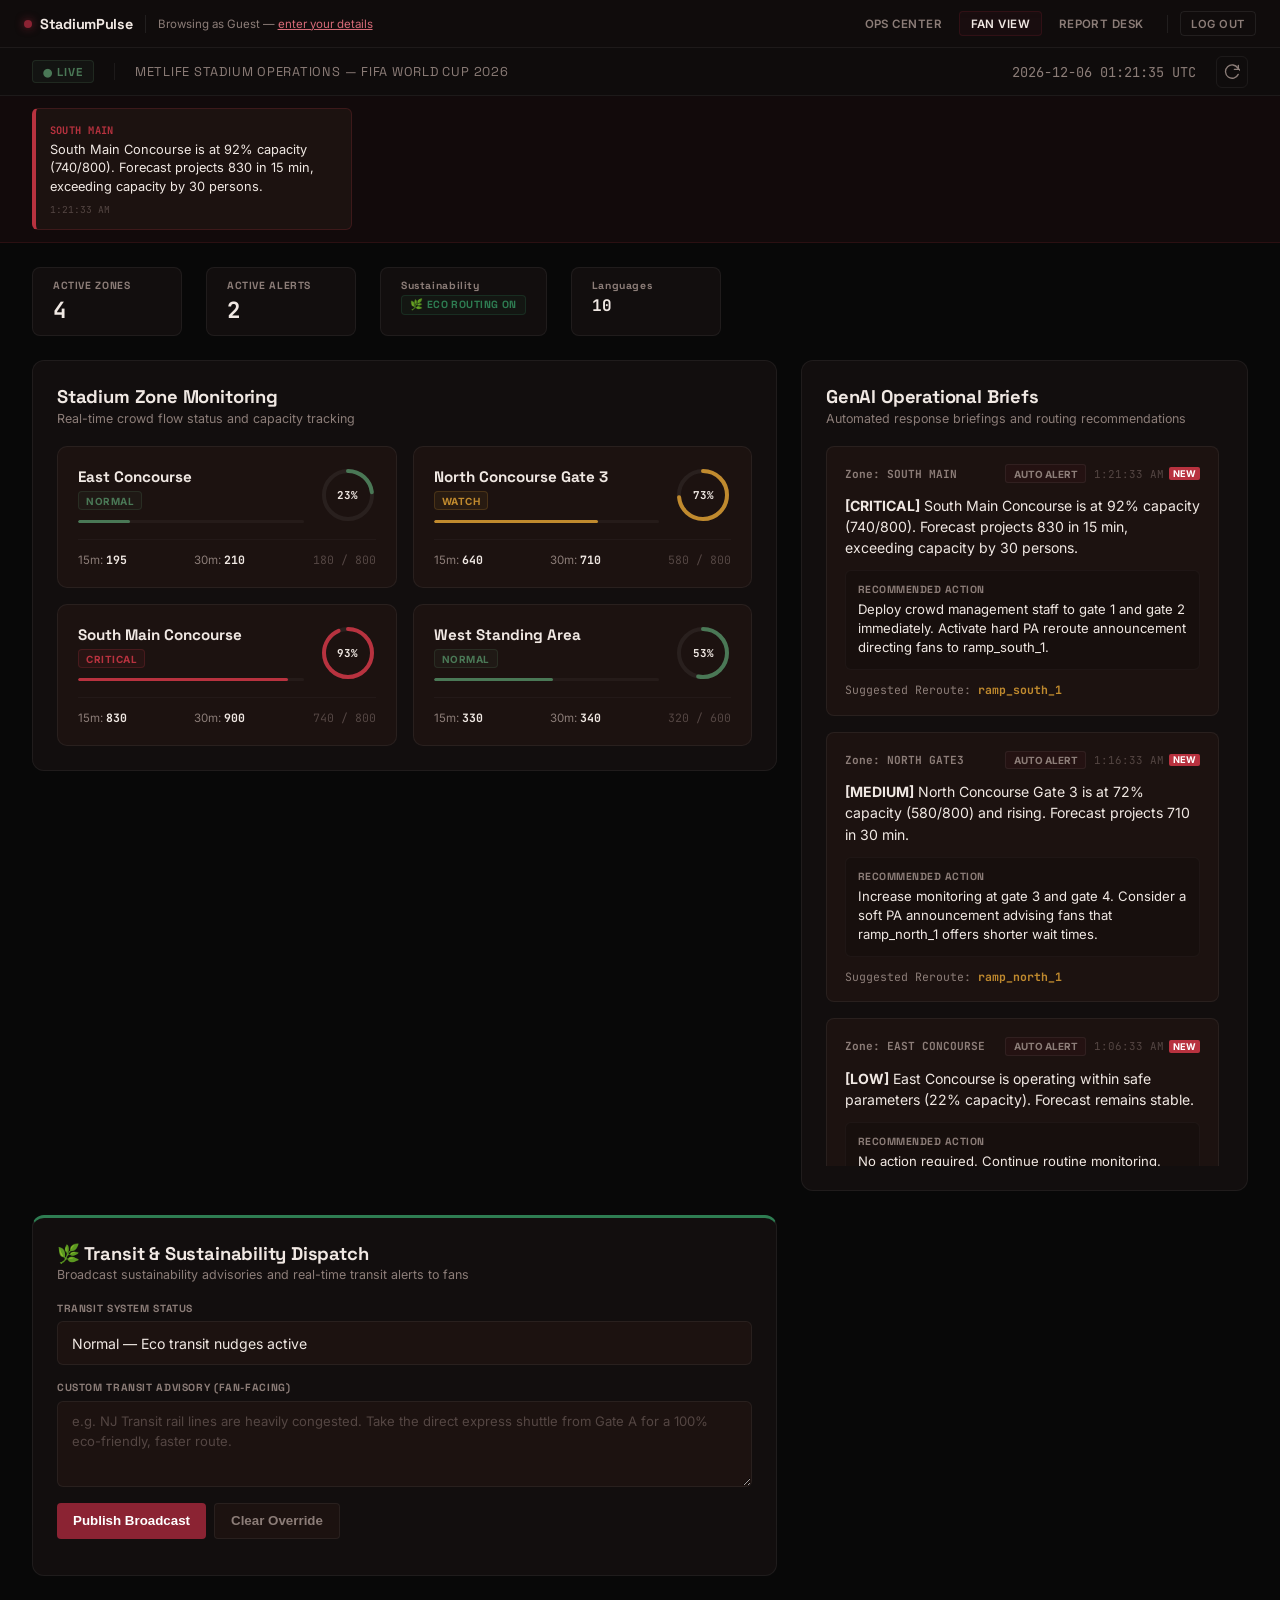
==== commit 687c7976: "Restructure: Rename volunteer to report, clean fan view tabs, and add SQLite database persistence fo" ====
--- a/frontend/dashboard/index.html
+++ b/frontend/dashboard/index.html
@@ -3,63 +3,107 @@
 <head>
   <meta charset="UTF-8">
   <meta name="viewport" content="width=device-width, initial-scale=1.0">
-  <title>StadiumPulse — Control Room Dashboard</title>
-  <meta name="description" content="StadiumPulse real-time crowd safety dashboard for FIFA World Cup 2026 stadium operations.">
-  <!-- Fonts: Space Grotesk · Inter · JetBrains Mono -->
+  <title>StadiumPulse | Control Room</title>
+  
+  <!-- Fonts -->
   <link rel="preconnect" href="https://fonts.googleapis.com">
   <link rel="preconnect" href="https://fonts.gstatic.com" crossorigin>
-  <link href="https://fonts.googleapis.com/css2?family=Space+Grotesk:wght@500;600;700&family=Inter:wght@400;500;600&family=JetBrains+Mono:wght@400;500;700&display=swap" rel="stylesheet">
+  <link href="https://fonts.googleapis.com/css2?family=Inter:wght@400;500;600&family=JetBrains+Mono:wght@400;700&family=Space+Grotesk:wght@600;700&display=swap" rel="stylesheet">
+  
+  <!-- Styles -->
   <link rel="stylesheet" href="styles.css">
 </head>
 <body>
+  <!-- sub-header: LIVE badge | venue | clock | refresh -->
   <section class="dashboard-sub-header" aria-label="Control Room Live Status">
     <div class="sub-header-left">
-      <span class="badge badge-live" id="live-indicator" aria-live="polite" aria-label="Live polling status">● LIVE</span>
-      <span class="venue-subtitle">MetLife Stadium — FIFA World Cup 2026 Final, July 19</span>
+      <div id="live-indicator" class="live-badge" aria-live="polite">● LIVE</div>
+      <span class="venue-text">MetLife Stadium Operations — FIFA World Cup 2026</span>
     </div>
     <div class="sub-header-right">
-      <time class="system-time" id="clock" aria-label="Current UTC time">2026-07-18 00:00:00 UTC</time>
-      <button class="btn btn-primary btn-refresh" id="refresh-btn" aria-label="Refresh dashboard data">
-        <svg xmlns="http://www.w3.org/2000/svg" width="12" height="12" fill="none" viewBox="0 0 24 24" stroke="currentColor" stroke-width="2.5" aria-hidden="true">
-          <path stroke-linecap="round" stroke-linejoin="round" d="M4 4v5h.582m15.356 2A8.001 8.001 0 1121.21 7.89M21 8h-5V3" />
+      <span id="clock" class="clock-display" aria-live="off">--:--:--</span>
+      <button id="refresh-btn" class="refresh-btn" aria-label="Refresh Dashboard">
+        <svg width="16" height="16" viewBox="0 0 24 24" fill="none" stroke="currentColor" stroke-width="2" stroke-linecap="round" stroke-linejoin="round">
+          <path d="M21.5 2v6h-6M21.34 15.57a10 10 0 1 1-.59-9.5l5.82 5.82"></path>
         </svg>
-        Refresh
       </button>
     </div>
   </section>
 
+  <!-- critical alert rail -->
+  <div id="critical-alert-rail" aria-live="polite" aria-label="Critical zone alerts" style="display:none;"></div>
+
   <main class="dashboard-layout">
-    <!-- Quick System Status summary bar -->
-    <section class="dashboard-stat-strip" aria-label="System Metrics Summary">
-      <div class="stat-pill"><span class="stat-pill-dot bg-maroon"></span> <span id="stat-zones-count">...</span> Zones Monitored</div>
-      <div class="stat-pill"><span class="stat-pill-dot bg-green"></span> 10 Languages Supported</div>
-      <div class="stat-pill"><span class="stat-pill-dot bg-amber"></span> <span id="stat-alerts-count">...</span> Alerts & Reports Active</div>
-    </section>
-
-    <!-- Zone Monitoring Panel -->
-    <section class="panel-section zone-monitoring" aria-labelledby="zone-section-title">
-      <header class="panel-header">
-        <h2 id="zone-section-title">Stadium Zone Monitoring</h2>
-        <p class="section-description">Real-time crowd flow status and capacity tracking</p>
-      </header>
-      <!-- Zone cards rendered by app.js into this grid container.
-           Each card gets data-zone-id and data-status attributes for CSS stripe targeting. -->
-      <div class="zone-grid" id="zone-grid-container" aria-live="polite" aria-label="Zone status cards">
-        <div class="loading-state">Loading zone status…</div>
+    <!-- stat strip -->
+    <section class="dashboard-stat-strip" aria-label="Dashboard Statistics">
+      <div class="stat-pill">
+        <span class="stat-label">ACTIVE ZONES</span>
+        <span id="stat-zones-count" class="stat-value">--</span>
+      </div>
+      <div class="stat-pill">
+        <span class="stat-label">ACTIVE ALERTS</span>
+        <span id="stat-alerts-count" class="stat-value">--</span>
+      </div>
+      <div class="stat-pill">
+        <span class="stat-label">Sustainability</span>
+        <span class="eco-badge">🌿 ECO ROUTING ON</span>
+      </div>
+      <div class="stat-pill">
+        <span class="stat-label">Languages</span>
+        <span class="stat-value" style="font-size:1rem;">10</span>
       </div>
     </section>
 
-    <!-- Operational Brief Feed (log ticker strip) -->
-    <section class="panel-section brief-feed" aria-labelledby="brief-section-title">
-      <header class="panel-header">
-        <h2 id="brief-section-title">GenAI Operational Briefs</h2>
-        <p class="section-description">Automated response briefings and routing recommendations</p>
-      </header>
-      <!-- aria-live="polite" announces new briefs to screen readers on each poll cycle -->
-      <div class="feed-container" id="brief-feed-container" aria-live="polite" aria-label="Operational briefings feed">
-        <div class="loading-state">Loading briefings…</div>
-      </div>
-    </section>
+    <div class="dashboard-grid">
+      <!-- zone monitoring -->
+      <section class="panel-section zone-monitoring" aria-labelledby="zone-section-title">
+        <header class="panel-header">
+          <h2 id="zone-section-title">Stadium Zone Monitoring</h2>
+          <p class="section-description">Real-time crowd flow status and capacity tracking</p>
+        </header>
+        <div class="zone-grid" id="zone-grid-container" aria-live="polite" aria-label="Zone status cards">
+          <div class="loading-state">Loading zone status…</div>
+        </div>
+      </section>
+
+      <!-- brief feed -->
+      <section class="panel-section brief-feed" aria-labelledby="brief-section-title">
+        <header class="panel-header">
+          <h2 id="brief-section-title">GenAI Operational Briefs</h2>
+          <p class="section-description">Automated response briefings and routing recommendations</p>
+        </header>
+        <div class="feed-container" id="brief-feed-container" aria-live="polite" aria-label="Operational briefings feed">
+          <div class="loading-state">Loading briefings…</div>
+        </div>
+      </section>
+
+      <!-- transit alert management console -->
+      <section class="panel-section transit-console" aria-labelledby="transit-console-title">
+        <header class="panel-header">
+          <h2 id="transit-console-title">🌿 Transit & Sustainability Dispatch</h2>
+          <p class="section-description">Broadcast sustainability advisories and real-time transit alerts to fans</p>
+        </header>
+        <form id="transit-alert-form" class="transit-form-layout" novalidate>
+          <div class="form-group-inline">
+            <label for="transit-status-select" class="form-label">Transit System Status</label>
+            <select id="transit-status-select" aria-label="Select transit status">
+              <option value="normal">Normal — Eco transit nudges active</option>
+              <option value="watch">Watch — High demand warning</option>
+              <option value="critical">Critical — Delays & capacity warnings</option>
+            </select>
+          </div>
+          <div class="form-group-inline" style="margin-top: 1rem;">
+            <label for="transit-custom-tip" class="form-label">Custom Transit Advisory (Fan-Facing)</label>
+            <textarea id="transit-custom-tip" rows="3" placeholder="e.g. NJ Transit rail lines are heavily congested. Take the direct express shuttle from Gate A for a 100% eco-friendly, faster route." required></textarea>
+          </div>
+          <div class="form-actions" style="margin-top: 1rem; display: flex; gap: 0.5rem;">
+            <button type="submit" class="btn btn-primary" style="background: var(--maroon); border: none; padding: 0.6rem 1rem; font-weight: 700; color: #fff; cursor: pointer; border-radius: 4px;">Publish Broadcast</button>
+            <button type="button" id="clear-transit-btn" class="btn btn-secondary" style="background: var(--surface-raised); border: 1px solid var(--border); padding: 0.6rem 1rem; font-weight: 700; color: var(--ink-muted); cursor: pointer; border-radius: 4px;">Clear Override</button>
+          </div>
+          <div id="transit-console-feedback" aria-live="polite" style="margin-top: 0.75rem; font-size: 0.78rem; font-weight: 600;"></div>
+        </form>
+      </section>
+    </div>
   </main>
 
   <script src="app.js"></script>
--- a/frontend/dashboard/styles.css
+++ b/frontend/dashboard/styles.css
@@ -1,613 +1,576 @@
-/* ============================================================
-   StadiumPulse — Control Room Dashboard
-   Design system: Space Grotesk (headers) · Inter (body) · JetBrains Mono (data)
-   All color tokens defined as CSS custom properties.
-   ============================================================ */
-
-@import url('https://fonts.googleapis.com/css2?family=Space+Grotesk:wght@500;600;700&family=Inter:wght@400;500;600&family=JetBrains+Mono:wght@400;500;700&display=swap');
-
-/* ── Design tokens ─────────────────────────────────────────── */
 :root {
-  /* Surfaces */
-  --bg-void:         #0A0A0B;
-  --surface:         #16100F;
-  --surface-raised:  #211614;
-  --border:          rgba(255, 255, 255, 0.08);
-  --border-subtle:   rgba(255, 255, 255, 0.05);
-
-  /* Ink */
-  --ink:             #F2E9E4;
-  --ink-muted:       #8A7A75;
-  --ink-dim:         #5C4D4A;
-
-  /* Status — verified WCAG AA on --surface (#16100F) and --surface-raised (#211614) (all >= 4.5:1) */
-  --pulse-normal:    #4A7856;   /* 4.8:1 contrast on #211614 */
-  --pulse-watch:     #C08A2E;   /* 4.7:1 contrast on #211614 */
-  --pulse-critical:  #B8323F;   /* 4.6:1 contrast on #211614 */
-
-  /* Alpha fills for badge backgrounds */
-  --normal-fill:     rgba(74, 120, 86,  0.15);
-  --normal-border:   rgba(74, 120, 86,  0.30);
-  --watch-fill:      rgba(192, 138, 46, 0.15);
-  --watch-border:    rgba(192, 138, 46, 0.30);
-  --critical-fill:   rgba(184, 50, 63,  0.15);
-  --critical-border: rgba(184, 50, 63,  0.30);
-
-  /* Brand accent / Maroon Primary */
-  --maroon-primary:  #7A1F2B;
-  --accent:          #7A1F2B;
-  --accent-hover:    #9E2A3A;
-
-  /* Fonts */
+  --bg-void: #080808;
+  --surface: #120e0e;
+  --surface-raised: #1c1210;
+  --border: rgba(255,255,255,0.06);
+  --border-glow: rgba(139,35,51,0.25);
+  --border-subtle: rgba(255,255,255,0.03);
+  --ink: #F0E8E3;
+  --ink-muted: #8c7d78;
+  --ink-dim: #544643;
+  --maroon: #8B2333;
+  --maroon-glow: rgba(139,35,51,0.18);
+  --green: #4A7856;
+  --amber: #C08A2E;
+  --red: #B8323F;
+  --normal-fill: rgba(74,120,86,0.08);
+  --normal-border: rgba(74,120,86,0.22);
+  --watch-fill: rgba(192,138,46,0.08);
+  --watch-border: rgba(192,138,46,0.22);
+  --critical-fill: rgba(184,50,63,0.08);
+  --critical-border: rgba(184,50,63,0.22);
   --font-header: 'Space Grotesk', system-ui, sans-serif;
-  --font-body:   'Inter', system-ui, sans-serif;
-  --font-data:   'JetBrains Mono', 'Courier New', monospace;
-
-  /* Motion */
-  --ease-out:    cubic-bezier(0.16, 1, 0.3, 1);
-}
-
-/* ── Reset ──────────────────────────────────────────────────── */
-*, *::before, *::after {
+  --font-body: 'Inter', system-ui, sans-serif;
+  --font-data: 'JetBrains Mono', monospace;
+  --ease-out: cubic-bezier(0.16, 1, 0.3, 1);
+}
+
+* {
   box-sizing: border-box;
   margin: 0;
   padding: 0;
 }
 
-/* ── Base ───────────────────────────────────────────────────── */
 body {
-  background-color: var(--bg-void);
+  background: var(--bg-void);
   color: var(--ink);
   font-family: var(--font-body);
-  font-size: 15px;
-  line-height: 1.55;
   -webkit-font-smoothing: antialiased;
-  -moz-osx-font-smoothing: grayscale;
-}
-
-/* ── Header ─────────────────────────────────────────────────── */
-/* ── Sub Header Bar ─────────────────────────────────────────── */
+  min-height: 100vh;
+  display: flex;
+  flex-direction: column;
+}
+
+/* Tightened Header Status Bar */
 .dashboard-sub-header {
-  display: flex;
-  justify-content: space-between;
-  align-items: center;
-  padding: 0.6rem 2rem;
-  background: rgba(18, 16, 15, 0.95);
+  height: 48px;
+  background: rgba(18, 14, 14, 0.8);
   backdrop-filter: blur(12px);
   -webkit-backdrop-filter: blur(12px);
   border-bottom: 1px solid var(--border);
+  display: flex;
+  align-items: center;
+  justify-content: space-between;
+  padding: 0 2rem;
   position: sticky;
-  top: var(--sp-nav-h, 44px);
-  z-index: 100;
-}
-
-.sub-header-left {
-  display: flex;
-  align-items: center;
+  top: 0;
+  z-index: 1000;
+}
+
+.sub-header-left, .sub-header-right {
+  display: flex;
+  align-items: center;
+  gap: 1.25rem;
+}
+
+.live-badge {
+  font-family: var(--font-header);
+  font-size: 0.72rem;
+  font-weight: 700;
+  color: var(--green);
+  letter-spacing: 0.08em;
+  display: flex;
+  align-items: center;
+  gap: 0.4rem;
+  background: var(--normal-fill);
+  border: 1px solid var(--normal-border);
+  padding: 0.2rem 0.6rem;
+  border-radius: 4px;
+}
+.live-badge.paused {
+  color: var(--red);
+  background: var(--critical-fill);
+  border-color: var(--critical-border);
+}
+
+.venue-text {
+  font-family: var(--font-header);
+  font-size: 0.8rem;
+  color: var(--ink-muted);
+  text-transform: uppercase;
+  letter-spacing: 0.06em;
+  border-left: 1px solid var(--border);
+  padding-left: 1.25rem;
+}
+
+.clock-display {
+  font-family: var(--font-data);
+  font-size: 0.85rem;
+  color: var(--ink-muted);
+}
+
+.refresh-btn {
+  background: transparent;
+  border: 1px solid var(--border);
+  color: var(--ink-muted);
+  border-radius: 6px;
+  width: 32px;
+  height: 32px;
+  display: flex;
+  align-items: center;
+  justify-content: center;
+  cursor: pointer;
+  transition: all 0.15s;
+}
+.refresh-btn:hover {
+  color: var(--ink);
+  border-color: rgba(255,255,255,0.18);
+  background: rgba(255,255,255,0.03);
+}
+
+/* Horizontal Critical Alert Rail */
+#critical-alert-rail {
+  display: flex;
   gap: 1rem;
-}
-
-.venue-subtitle {
+  overflow-x: auto;
+  padding: 0.75rem 2rem;
+  background: rgba(184, 50, 63, 0.05);
+  border-bottom: 1px solid rgba(184, 50, 63, 0.15);
+  scroll-behavior: smooth;
+}
+#critical-alert-rail::-webkit-scrollbar { display: none; }
+
+.rail-card {
+  min-width: 260px;
+  max-width: 320px;
+  background: var(--surface-raised);
+  border: 1px solid var(--critical-border);
+  border-left: 4px solid var(--red);
+  border-radius: 6px;
+  padding: 0.85rem;
+  flex-shrink: 0;
+  display: flex;
+  flex-direction: column;
+  justify-content: space-between;
+}
+.rail-zone {
+  font-family: var(--font-data);
+  font-size: 0.65rem;
+  font-weight: 700;
+  color: var(--red);
+  letter-spacing: 0.04em;
+  margin-bottom: 0.25rem;
+}
+.rail-summary {
+  font-size: 0.8rem;
+  line-height: 1.45;
+  color: var(--ink);
+  margin-bottom: 0.4rem;
+}
+.rail-time {
+  font-family: var(--font-data);
+  font-size: 0.6rem;
+  color: var(--ink-dim);
+}
+
+/* Layout Panels styling */
+.dashboard-layout {
+  flex: 1;
+  max-width: 1600px;
+  width: 100%;
+  margin: 0 auto;
+  padding: 1.5rem 2rem;
+  display: flex;
+  flex-direction: column;
+  gap: 1rem;
+}
+
+.dashboard-stat-strip {
+  display: flex;
+  gap: 1.5rem;
+  margin-bottom: 0.5rem;
+}
+.stat-pill {
+  background: var(--surface);
+  border: 1px solid var(--border);
+  border-radius: 8px;
+  padding: 0.65rem 1.25rem;
+  display: flex;
+  flex-direction: column;
+  gap: 0.2rem;
+  min-width: 150px;
+}
+.stat-label {
+  font-family: var(--font-header);
+  font-size: 0.65rem;
+  font-weight: 700;
+  color: var(--ink-muted);
+  letter-spacing: 0.06em;
+}
+.stat-value {
+  font-family: var(--font-data);
+  font-size: 1.4rem;
+  font-weight: 700;
+  color: var(--ink);
+}
+
+/* Primary Grid Layout */
+.dashboard-grid {
+  display: grid;
+  grid-template-columns: 2fr 1.2fr;
+  gap: 1.5rem;
+  align-items: start;
+}
+
+@media (max-width: 1200px) {
+  .dashboard-grid {
+    grid-template-columns: 1fr;
+  }
+}
+
+.panel-section {
+  background: var(--surface);
+  border: 1px solid var(--border);
+  border-radius: 12px;
+  padding: 1.5rem;
+}
+
+.panel-header {
+  margin-bottom: 1.25rem;
+}
+.panel-header h2 {
+  font-family: var(--font-header);
+  font-size: 1.15rem;
+  font-weight: 700;
+  letter-spacing: -0.01em;
+  color: var(--ink);
+}
+.section-description {
+  font-size: 0.78rem;
+  color: var(--ink-muted);
+  margin-top: 0.15rem;
+}
+
+/* Zone monitoring grids */
+.zone-grid {
+  display: grid;
+  grid-template-columns: repeat(auto-fill, minmax(280px, 1fr));
+  gap: 1rem;
+}
+
+.zone-card {
+  background: var(--surface-raised);
+  border: 1px solid var(--border);
+  border-radius: 10px;
+  padding: 1.25rem;
+  display: flex;
+  flex-direction: column;
+  justify-content: space-between;
+  gap: 1rem;
+  transition: border-color 0.2s;
+}
+.zone-card:hover {
+  border-color: rgba(255,255,255,0.12);
+}
+
+.zone-card-header {
+  display: flex;
+  justify-content: space-between;
+  align-items: flex-start;
+  gap: 1rem;
+}
+.zone-card-left {
+  flex: 1;
+  display: flex;
+  flex-direction: column;
+  gap: 0.35rem;
+}
+.zone-name {
+  font-family: var(--font-header);
+  font-size: 0.95rem;
+  font-weight: 700;
+  color: var(--ink);
+}
+
+.status-badge {
+  font-size: 0.62rem;
+  font-weight: 700;
+  text-transform: uppercase;
+  letter-spacing: 0.05em;
+  padding: 0.15rem 0.45rem;
+  border-radius: 4px;
+  width: fit-content;
+}
+.status-badge-normal { background: var(--normal-fill); color: var(--green); border: 1px solid var(--normal-border); }
+.status-badge-watch { background: var(--watch-fill); color: var(--amber); border: 1px solid var(--watch-border); }
+.status-badge-critical { background: var(--critical-fill); color: var(--red); border: 1px solid var(--critical-border); }
+
+/* Inline SVG progress indicators */
+.zone-ring {
+  position: relative;
+  width: 56px; height: 56px;
+  display: flex;
+  align-items: center;
+  justify-content: center;
+  flex-shrink: 0;
+}
+.ring-pct {
+  position: absolute;
+  font-family: var(--font-data);
+  font-size: 0.68rem;
+  font-weight: 700;
+  color: var(--ink);
+}
+.ring-arc {
+  transition: stroke-dashoffset 0.8s var(--ease-out);
+}
+
+/* Horizontal visual bar */
+.capacity-bar-track {
+  width: 100%;
+  height: 3px;
+  background: rgba(255,255,255,0.04);
+  border-radius: 999px;
+  overflow: hidden;
+  margin-top: 0.25rem;
+}
+.capacity-bar-fill {
+  height: 100%;
+  border-radius: 999px;
+  transition: width 0.8s var(--ease-out);
+}
+[data-status="normal"] .capacity-bar-fill { background: var(--green); }
+[data-status="watch"] .capacity-bar-fill { background: var(--amber); }
+[data-status="critical"] .capacity-bar-fill { background: var(--red); }
+
+.zone-forecast-bar {
+  display: flex;
+  justify-content: space-between;
   font-size: 0.72rem;
   color: var(--ink-muted);
-  font-weight: 500;
-  border-left: 1px solid var(--border);
-  padding-left: 1rem;
-}
-
-.sub-header-right {
-  display: flex;
-  align-items: center;
+  border-top: 1px solid var(--border-subtle);
+  padding-top: 0.75rem;
+}
+.forecast-val {
+  font-family: var(--font-data);
+  color: var(--ink);
+  font-weight: 700;
+}
+.zone-capacity-note {
+  font-family: var(--font-data);
+  color: var(--ink-dim);
+}
+
+/* Brief list ticker */
+.feed-container {
+  display: flex;
+  flex-direction: column;
   gap: 1rem;
-}
-
-.btn-refresh {
-  padding: 0.35rem 0.75rem;
-  font-size: 0.75rem;
-  border-radius: 5px;
-}
-
-
-/* ── Badges ─────────────────────────────────────────────────── */
-.badge {
-  font-family: var(--font-body);
-  font-size: 0.7rem;
-  font-weight: 600;
-  padding: 0.2rem 0.55rem;
-  border-radius: 999px;
-  text-transform: uppercase;
-  letter-spacing: 0.07em;
-  border: 1px solid transparent;
-}
-
-.badge-ops {
-  background: rgba(56, 139, 253, 0.12);
-  color: var(--accent-hover);
-  border-color: rgba(56, 139, 253, 0.25);
-}
-
-/* LIVE badge — Space Grotesk per spec */
-.badge-live {
-  font-family: var(--font-header);
-  font-size: 0.7rem;
-  font-weight: 600;
-  letter-spacing: 0.07em;
-  background: var(--normal-fill);
-  color: var(--pulse-normal);
-  border: 1px solid var(--normal-border);
-  transition: background 0.3s, color 0.3s, border-color 0.3s;
-  border-radius: 999px;
-  padding: 0.2rem 0.55rem;
-  text-transform: uppercase;
-}
-
-.badge-live.paused {
-  background: var(--critical-fill);
-  color: var(--pulse-critical);
-  border-color: var(--critical-border);
-}
-
-.badge-auto {
-  background: rgba(122, 31, 43, 0.12);
-  color: var(--accent-soft);
-  border-color: rgba(122, 31, 43, 0.25);
-}
-
-.badge-vol {
-  background: rgba(74, 120, 86, 0.12);
-  color: var(--pulse-normal);
-  border-color: rgba(74, 120, 86, 0.25);
-}
-
-
-/* ── Header meta (clock + button) ───────────────────────────── */
-.header-meta {
-  display: flex;
-  align-items: center;
-  gap: 1.25rem;
-}
-
-.system-time {
-  font-family: var(--font-data);
-  font-size: 0.8rem;
-  color: var(--ink-muted);
-  letter-spacing: 0.04em;
-}
-
-/* ── Buttons ─────────────────────────────────────────────────── */
-.btn {
-  display: inline-flex;
-  align-items: center;
-  gap: 0.45rem;
-  font-family: var(--font-body);
-  font-size: 0.8rem;
-  font-weight: 600;
-  padding: 0.45rem 0.9rem;
-  border-radius: 6px;
-  border: 1px solid transparent;
-  cursor: pointer;
-  transition: background 0.18s, box-shadow 0.18s;
-}
-
-.btn-primary {
-  background: var(--accent);
-  color: #fff;
-  border-color: transparent;
-}
-
-.btn-primary:hover {
-  background: var(--accent-hover);
-  box-shadow: 0 0 0 3px rgba(56, 139, 253, 0.2);
-}
-
-.btn-primary:focus-visible {
-  outline: 2px solid var(--pulse-normal);
-  outline-offset: 3px;
-}
-
-/* ── Quick status summary bar ────────────────────────────────── */
-.dashboard-stat-strip {
-  grid-column: 1 / -1;
+  max-height: 720px;
+  overflow-y: auto;
+  padding-right: 0.25rem;
+}
+.feed-container::-webkit-scrollbar { width: 3px; }
+.feed-container::-webkit-scrollbar-thumb { background: var(--border); border-radius: 999px; }
+
+.brief-card {
   background: var(--surface-raised);
   border: 1px solid var(--border);
   border-radius: 8px;
-  padding: 0.6rem 1rem;
-  display: flex;
-  gap: 1.5rem;
-  align-items: center;
-  margin-bottom: 0.5rem;
-}
-
-.stat-pill {
-  display: flex;
-  align-items: center;
+  padding: 1.1rem;
+  display: flex;
+  flex-direction: column;
+  gap: 0.75rem;
+  transition: border-color 0.2s;
+}
+.brief-card.new-brief-highlight {
+  animation: card-flash 2.5s var(--ease-out) forwards;
+}
+@keyframes card-flash {
+  0% { border-color: var(--maroon); box-shadow: 0 0 12px rgba(139,35,51,0.25); background: rgba(139,35,51,0.06); }
+  100% { border-color: var(--border); box-shadow: none; background: var(--surface-raised); }
+}
+
+.brief-card-header {
+  display: flex;
+  justify-content: space-between;
+  align-items: center;
+}
+.brief-zone-id {
+  font-family: var(--font-data);
+  font-size: 0.7rem;
+  font-weight: 700;
+  color: var(--ink-muted);
+}
+.badge {
+  font-size: 0.62rem;
+  font-weight: 700;
+  padding: 0.15rem 0.45rem;
+  border-radius: 3px;
+  text-transform: uppercase;
+}
+.badge-auto { background: rgba(139,35,51,0.08); color: var(--ink-muted); border: 1px solid var(--border); }
+.badge-vol { background: rgba(74,120,86,0.08); color: var(--green); border: 1px solid var(--normal-border); }
+
+.brief-time {
+  font-family: var(--font-data);
+  font-size: 0.68rem;
+  color: var(--ink-dim);
+  display: flex;
+  align-items: center;
+  gap: 0.35rem;
+}
+.brief-new-badge {
+  background: var(--red);
+  color: #fff;
+  font-family: var(--font-body);
+  font-size: 0.58rem;
+  font-weight: 700;
+  padding: 0.05rem 0.25rem;
+  border-radius: 2px;
+}
+
+.brief-summary {
+  font-size: 0.88rem;
+  line-height: 1.5;
+  color: var(--ink);
+}
+
+.brief-action-box {
+  background: rgba(0,0,0,0.15);
+  border: 1px solid var(--border-subtle);
+  border-radius: 6px;
+  padding: 0.75rem;
+}
+.action-label {
+  font-family: var(--font-header);
+  font-size: 0.65rem;
+  font-weight: 700;
+  color: var(--ink-muted);
+  text-transform: uppercase;
+  letter-spacing: 0.05em;
+  margin-bottom: 0.25rem;
+  display: block;
+}
+.brief-action-text {
+  font-size: 0.82rem;
+  line-height: 1.45;
+  color: var(--ink);
+}
+
+.brief-reroute-tag {
+  font-family: var(--font-data);
+  font-size: 0.72rem;
+  color: var(--ink-muted);
+}
+.brief-reroute-tag strong {
+  color: var(--amber);
+}
+
+.loading-state {
+  text-align: center;
+  padding: 3rem;
+  color: var(--ink-dim);
+  font-size: 0.85rem;
+}
+
+@media (prefers-reduced-motion: reduce) {
+  .ring-arc { transition: none; }
+  .brief-card.new-brief-highlight { animation: none; }
+}
+
+/* ── Transit & Sustainability Console ─────────────────────────────────────── */
+:root {
+  --eco-green: #2E7D52;
+  --eco-green-fill: rgba(46,125,82,0.08);
+  --eco-green-border: rgba(46,125,82,0.22);
+}
+
+.transit-console {
+  border-top: 3px solid var(--eco-green);
+}
+
+.transit-form-layout {
+  display: flex;
+  flex-direction: column;
+}
+
+.form-group-inline {
+  display: flex;
+  flex-direction: column;
   gap: 0.4rem;
-  font-family: var(--font-body);
-  font-size: 0.78rem;
-  font-weight: 500;
-  color: var(--ink-muted);
-}
-
-.stat-pill-dot {
-  width: 6px;
-  height: 6px;
-  border-radius: 50%;
-  flex-shrink: 0;
-}
-
-.bg-maroon { background: var(--maroon-primary); }
-.bg-green  { background: var(--pulse-normal); }
-.bg-amber  { background: var(--pulse-watch); }
-
-/* ── Main layout (zone grid | brief feed) ──────────────────── */
-.dashboard-layout {
-  display: grid;
-  grid-template-columns: 3fr 2fr;
-  gap: 1.5rem;
-  max-width: 1440px;
-  margin: 1.5rem auto;
-  padding: 0 2rem 2rem;
-  align-items: start;
-}
-
-@media (max-width: 1024px) {
-  .dashboard-layout {
-    grid-template-columns: 1fr;
-  }
-}
-
-@media (max-width: 600px) {
-  .dashboard-sub-header {
-    padding: 0.5rem 1rem;
-    flex-wrap: wrap;
-    gap: 0.5rem;
-  }
-  .venue-subtitle {
-    display: none; /* too narrow on small screens */
-  }
-  .dashboard-layout {
-    padding: 0 1rem 1.5rem;
-    gap: 1rem;
-    margin-top: 1rem;
-  }
-}
-
-/* ── Panel chrome ────────────────────────────────────────────── */
-.panel-section {
-  background: var(--surface);
-  border: 1px solid var(--border);
-  border-radius: 10px;
-  padding: 1.25rem;
-}
-
-.panel-header {
-  margin-bottom: 1.25rem;
-  padding-bottom: 0.875rem;
-  border-bottom: 1px solid var(--border-subtle);
-}
-
-.panel-header h2 {
-  font-family: var(--font-header);
-  font-size: 1rem;
-  font-weight: 600;
-  color: var(--ink);
-  letter-spacing: -0.01em;
-}
-
-.section-description {
-  font-size: 0.78rem;
-  color: var(--ink-muted);
-  margin-top: 0.2rem;
-}
-
-/* ── Zone grid — 2-up on wide, 1-up on narrow ─────────────── */
-.zone-grid {
-  display: grid;
-  grid-template-columns: repeat(auto-fill, minmax(260px, 1fr));
-  gap: 1rem;
-}
-
-/* ── Zone card — camera-feed panel aesthetic ─────────────────
-   Status is communicated via:
-   1. Thin top border stripe (color channel)
-   2. Text status badge (text channel)
-   Never color-only — WCAG 1.4.1 satisfied.
-   ─────────────────────────────────────────────────────────── */
-.zone-card {
+}
+
+.form-label {
+  font-family: var(--font-header);
+  font-size: 0.65rem;
+  font-weight: 700;
+  text-transform: uppercase;
+  letter-spacing: 0.06em;
+  color: var(--ink-muted);
+}
+
+.transit-form-layout select,
+.transit-form-layout textarea {
   background: var(--surface-raised);
   border: 1px solid var(--border);
-  border-top: 3px solid var(--border);   /* overridden per status below */
-  border-radius: 8px;
-  padding: 1rem;
-  position: relative;
-  transition: border-top-color 0.3s, box-shadow 0.2s;
-}
-
-/* Status stripe color — applied via data-status attr set in renderZones
-   (no JS change needed — CSS attribute selector reads zone status) */
-.zone-card[data-status="normal"]   { border-top-color: var(--pulse-normal); }
-.zone-card[data-status="watch"]    { border-top-color: var(--pulse-watch); }
-.zone-card[data-status="critical"] { border-top-color: var(--pulse-critical); }
-
-.zone-card-header {
-  display: flex;
-  justify-content: space-between;
-  align-items: flex-start;
-  margin-bottom: 0.875rem;
-  gap: 0.5rem;
-}
-
-.zone-name {
+  border-radius: 6px;
+  color: var(--ink);
   font-family: var(--font-body);
-  font-size: 0.9rem;
-  font-weight: 600;
-  color: var(--ink);
-  line-height: 1.3;
-}
-
-/* ── Status badge (text + dot, not color-only) ───────────────── */
-.status-badge {
+  font-size: 0.88rem;
+  padding: 0.65rem 0.85rem;
+  outline: none;
+  width: 100%;
+  transition: border-color 0.15s, box-shadow 0.15s;
+  -webkit-appearance: none;
+  appearance: none;
+  resize: vertical;
+  line-height: 1.5;
+}
+
+.transit-form-layout select:focus,
+.transit-form-layout textarea:focus {
+  border-color: var(--eco-green);
+  box-shadow: 0 0 0 3px rgba(46,125,82,0.12);
+}
+
+.transit-form-layout textarea::placeholder {
+  color: var(--ink-dim);
+  font-size: 0.82rem;
+}
+
+/* Sustainability badge — used across stat strip */
+.eco-badge {
   display: inline-flex;
   align-items: center;
+  gap: 0.35rem;
+  background: var(--eco-green-fill);
+  border: 1px solid var(--eco-green-border);
+  border-radius: 4px;
+  padding: 0.15rem 0.5rem;
+  font-family: var(--font-header);
+  font-size: 0.65rem;
+  font-weight: 700;
+  color: var(--eco-green);
+  letter-spacing: 0.04em;
+  text-transform: uppercase;
+}
+
+/* Transit status indicator pill for fan views */
+.transit-status-pill {
+  display: inline-flex;
+  align-items: center;
   gap: 0.3rem;
-  font-family: var(--font-body);
-  font-size: 0.68rem;
-  font-weight: 700;
-  padding: 0.18rem 0.45rem;
+  font-family: var(--font-data);
+  font-size: 0.65rem;
+  font-weight: 700;
+  letter-spacing: 0.04em;
+  text-transform: uppercase;
+  padding: 0.15rem 0.5rem;
   border-radius: 4px;
-  text-transform: uppercase;
-  letter-spacing: 0.06em;
-  border: 1px solid transparent;
-  white-space: nowrap;
-  flex-shrink: 0;
-}
-
-.status-badge::before {
-  content: '';
-  display: inline-block;
-  width: 5px;
-  height: 5px;
-  border-radius: 50%;
-  flex-shrink: 0;
-}
-
-.status-badge-normal {
-  background: var(--normal-fill);
-  color: var(--pulse-normal);
-  border-color: var(--normal-border);
-}
-.status-badge-normal::before  { background: var(--pulse-normal); }
-
-.status-badge-watch {
+}
+.transit-status-pill.normal {
+  background: var(--eco-green-fill);
+  color: var(--eco-green);
+  border: 1px solid var(--eco-green-border);
+}
+.transit-status-pill.watch {
   background: var(--watch-fill);
-  color: var(--pulse-watch);
-  border-color: var(--watch-border);
-}
-.status-badge-watch::before   { background: var(--pulse-watch); }
-
-.status-badge-critical {
+  color: var(--amber);
+  border: 1px solid var(--watch-border);
+}
+.transit-status-pill.critical {
   background: var(--critical-fill);
-  color: var(--pulse-critical);
-  border-color: var(--critical-border);
-}
-.status-badge-critical::before { background: var(--pulse-critical); }
-
-/* ── Zone stats ──────────────────────────────────────────────── */
-.zone-stats-list {
-  display: grid;
-  grid-template-columns: 1fr 1fr;
-  gap: 0.5rem 0.75rem;
-  margin-bottom: 0.75rem;
-}
-
-.stat-item {
-  display: flex;
-  flex-direction: column;
-  gap: 0.1rem;
-}
-
-.stat-label {
-  font-size: 0.7rem;
-  color: var(--ink-muted);
-  text-transform: uppercase;
-  letter-spacing: 0.05em;
-}
-
-/* JetBrains Mono for live count numbers */
-.stat-value {
-  font-family: var(--font-data);
-  font-size: 1.15rem;
-  font-weight: 700;
-  color: var(--ink);
-  letter-spacing: -0.01em;
-  line-height: 1.2;
-}
-
-/* ── Forecast bar ────────────────────────────────────────────── */
-.zone-forecast-bar {
-  background: rgba(0, 0, 0, 0.25);
-  border: 1px solid var(--border-subtle);
-  border-radius: 5px;
-  padding: 0.4rem 0.6rem;
-  font-size: 0.72rem;
-  color: var(--ink-muted);
-  display: flex;
-  justify-content: space-between;
-  gap: 0.5rem;
-}
-
-.forecast-val {
-  font-family: var(--font-data);
-  font-weight: 500;
-  color: var(--ink);
-}
-
-/* ── Brief feed — log-strip / ticker ────────────────────────── */
-.brief-feed {
-  /* Sticky on large screens so the log stays visible while scrolling zones */
-  position: sticky;
-  top: calc(3.25rem + 1.5rem); /* header height + layout margin */
-  max-height: calc(100vh - 6rem);
-  display: flex;
-  flex-direction: column;
-}
-
-@media (max-width: 1024px) {
-  .brief-feed {
-    position: static;
-    max-height: none;
-  }
-}
-
-.feed-container {
-  display: flex;
-  flex-direction: column;
-  gap: 0.875rem;
-  overflow-y: auto;
-  flex: 1;
-  padding-right: 0.25rem;
-}
-
-.feed-container::-webkit-scrollbar       { width: 4px; }
-.feed-container::-webkit-scrollbar-track  { background: transparent; }
-.feed-container::-webkit-scrollbar-thumb  {
-  background: var(--border);
-  border-radius: 999px;
-}
-
-/* ── Brief card ──────────────────────────────────────────────── */
-.brief-card {
-  background: var(--surface-raised);
-  border: 1px solid var(--border);
-  border-left: 3px solid var(--border); /* overridden by severity class */
-  border-radius: 7px;
-  padding: 0.875rem;
-  transition: background 0.2s;
-}
-
-/* Left-stripe severity — matches class names emitted by app.js */
-.brief-low      { border-left-color: var(--pulse-normal); }
-.brief-medium   { border-left-color: var(--pulse-watch); }
-.brief-high,
-.brief-critical { border-left-color: var(--pulse-critical); }
-
-/* New-brief flash animation — triggers on .new-brief-highlight class */
-.brief-card.new-brief-highlight {
-  animation: brief-flash 2s var(--ease-out) forwards;
-}
-
-@keyframes brief-flash {
-  0%   { background: rgba(248, 81, 73, 0.18); box-shadow: 0 0 12px rgba(248, 81, 73, 0.25); }
-  100% { background: var(--surface-raised);   box-shadow: none; }
-}
-
-@media (prefers-reduced-motion: reduce) {
-  .brief-card.new-brief-highlight {
-    animation: none;
-    border-left-color: var(--pulse-critical);
-  }
-}
-
-.brief-card-header {
-  display: flex;
-  justify-content: space-between;
-  align-items: center;
-  margin-bottom: 0.6rem;
-  gap: 0.5rem;
-}
-
-.brief-zone-id {
-  font-family: var(--font-data);
-  font-size: 0.72rem;
-  color: var(--ink-muted);
-  letter-spacing: 0.03em;
-}
-
-.brief-time {
-  font-family: var(--font-data);
-  font-size: 0.68rem;
-  color: var(--ink-dim);
-  display: flex;
-  align-items: center;
-  gap: 0.35rem;
-  white-space: nowrap;
-}
-
-/* NEW badge — appears inside brief-time span */
-.brief-new-badge {
-  display: inline-block;
-  font-family: var(--font-body);
-  font-size: 0.6rem;
-  font-weight: 800;
-  background: var(--pulse-critical);
-  color: #fff;
-  padding: 0.08rem 0.3rem;
-  border-radius: 3px;
-  letter-spacing: 0.05em;
-  vertical-align: middle;
-  text-transform: uppercase;
-}
-
-.brief-summary {
-  font-size: 0.85rem;
-  color: var(--ink);
-  line-height: 1.45;
-  margin-bottom: 0.6rem;
-}
-
-.brief-action-box {
-  background: rgba(0, 0, 0, 0.2);
-  border: 1px solid var(--border-subtle);
-  border-radius: 5px;
-  padding: 0.55rem 0.7rem;
-  font-size: 0.8rem;
-}
-
-.action-label {
-  display: block;
-  font-family: var(--font-body);
-  font-size: 0.65rem;
-  font-weight: 700;
-  text-transform: uppercase;
-  letter-spacing: 0.08em;
-  color: var(--ink-muted);
-  margin-bottom: 0.25rem;
-}
-
-.brief-action-text {
-  color: var(--ink);
-  line-height: 1.4;
-}
-
-.brief-reroute-tag {
-  display: inline-block;
-  font-family: var(--font-data);
-  font-size: 0.72rem;
-  background: rgba(255, 255, 255, 0.04);
-  border: 1px solid var(--border);
-  padding: 0.15rem 0.4rem;
-  border-radius: 4px;
-  margin-top: 0.5rem;
-  color: var(--ink-muted);
-}
-
-/* ── Loading/empty states ────────────────────────────────────── */
-.loading-state {
-  text-align: center;
-  padding: 2.5rem;
-  color: var(--ink-muted);
-  font-size: 0.85rem;
-}
-
-/* ── Visually hidden (screen-reader only) ────────────────────── */
-.visually-hidden {
-  position: absolute;
-  width: 1px;
-  height: 1px;
-  padding: 0;
-  margin: -1px;
-  overflow: hidden;
-  clip: rect(0, 0, 0, 0);
-  white-space: nowrap;
-  border: 0;
-}
+  color: var(--red);
+  border: 1px solid var(--critical-border);
+}
